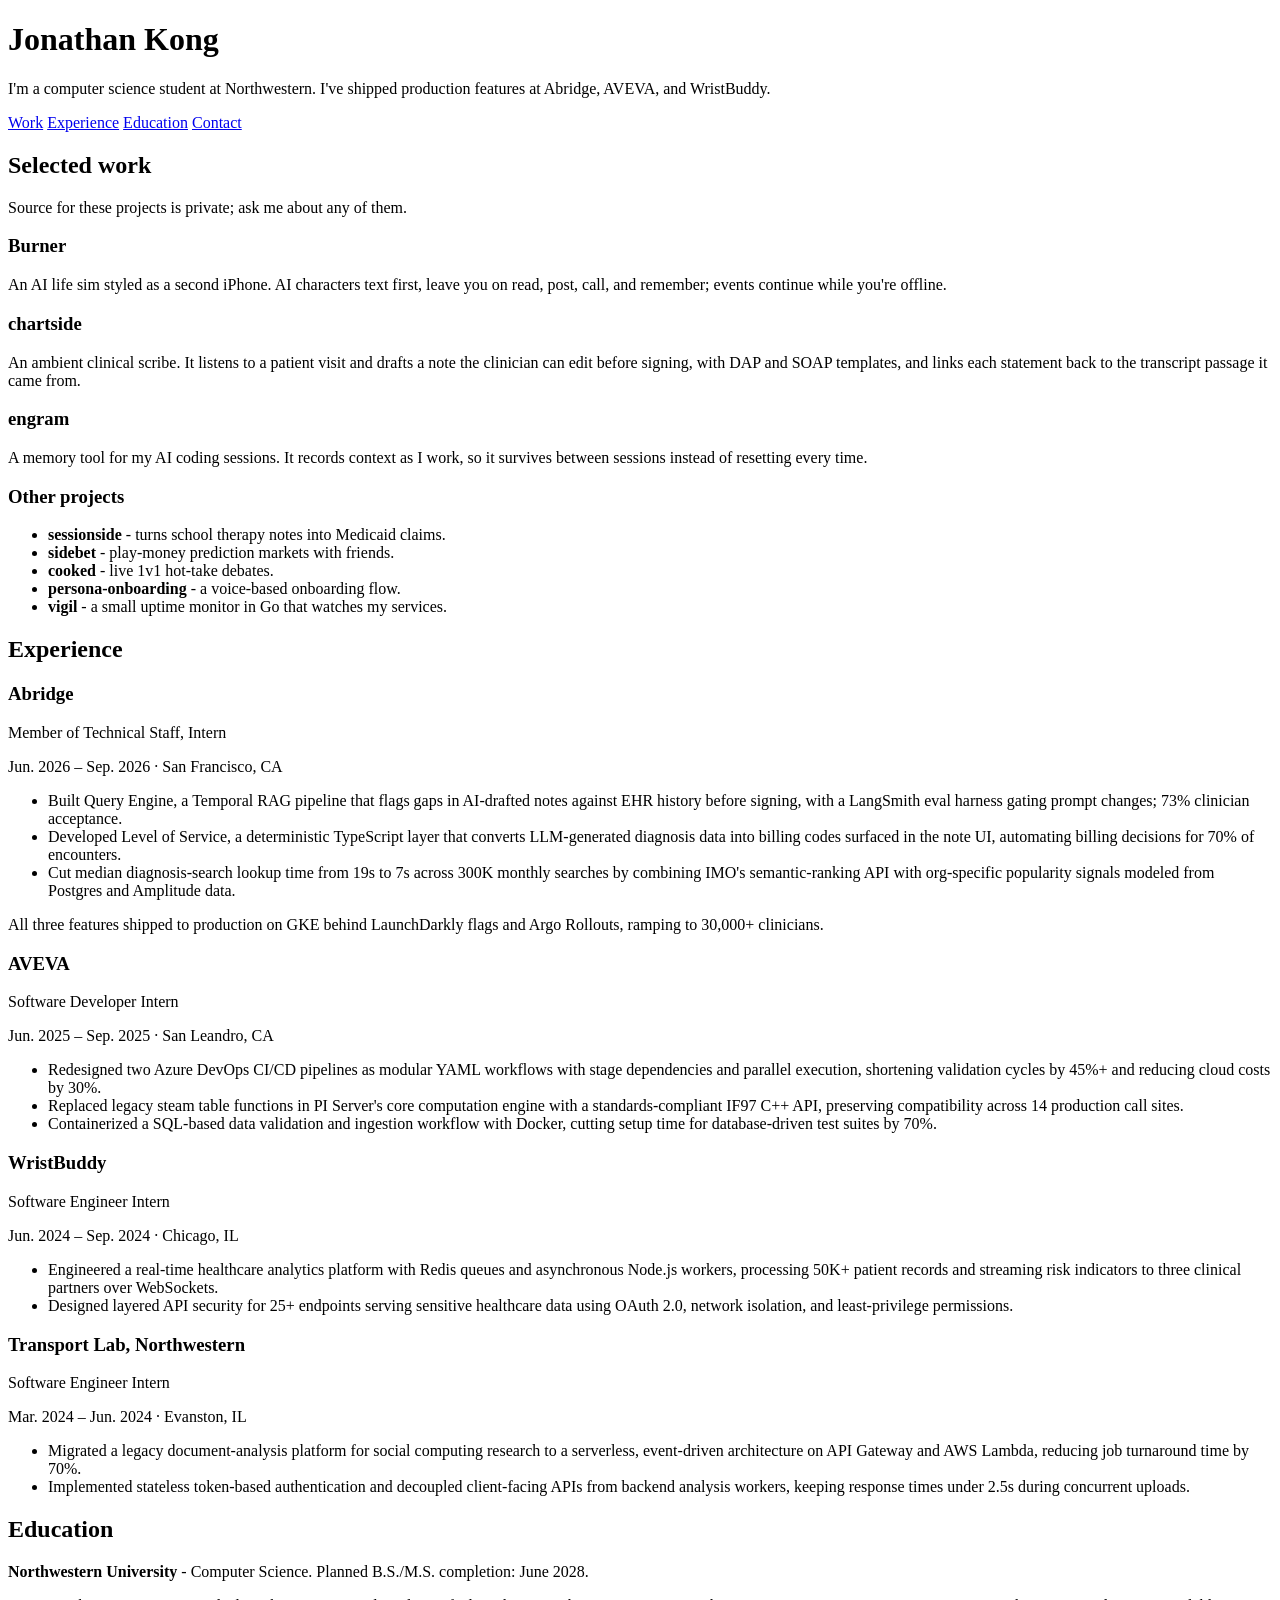
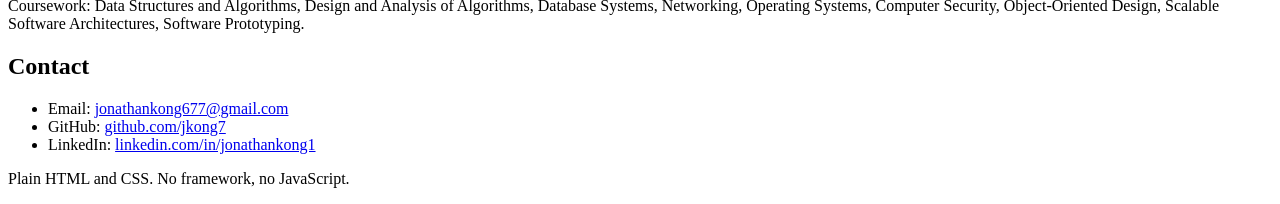
==== index.html @ b6edb1e4 "Create index.html" ====
<!DOCTYPE html>
<html lang="en">
<head>
<meta charset="utf-8">
<meta name="viewport" content="width=device-width, initial-scale=1">
<title>Jonathan Kong</title>
<meta name="description" content="Jonathan Kong - computer science student at Northwestern and software engineer. Selected work, experience, and contact.">
<link rel="stylesheet" href="style.css">
</head>
<body>
<div class="page">

<header class="site-header">
  <h1>Jonathan Kong</h1>
  <p class="intro">I'm a computer science student at Northwestern. I've shipped production features at Abridge, AVEVA, and WristBuddy.</p>
  <nav class="site-nav" aria-label="Page sections">
    <a href="#work">Work</a>
    <a href="#experience">Experience</a>
    <a href="#education">Education</a>
    <a href="#contact">Contact</a>
  </nav>
</header>

<main>

<section id="work" aria-labelledby="work-heading">
  <h2 id="work-heading">Selected work</h2>
  <p class="work-note">Source for these projects is private; ask me about any of them.</p>

  <article class="project">
    <h3>Burner</h3>
    <p>An AI life sim styled as a second iPhone. AI characters text first, leave you on read, post, call, and remember; events continue while you're offline.</p>
      </article>

  <article class="project">
    <h3>chartside</h3>
    <p>An ambient clinical scribe. It listens to a patient visit and drafts a note the clinician can edit before signing, with DAP and SOAP templates, and links each statement back to the transcript passage it came from.</p>
  </article>

  <article class="project">
    <h3>engram</h3>
    <p>A memory tool for my AI coding sessions. It records context as I work, so it survives between sessions instead of resetting every time.</p>
  </article>

  <div class="other-projects">
    <h3>Other projects</h3>
    <ul>
      <li><strong>sessionside</strong> - turns school therapy notes into Medicaid claims.</li>
      <li><strong>sidebet</strong> - play-money prediction markets with friends.</li>
      <li><strong>cooked</strong> - live 1v1 hot-take debates.</li>
      <li><strong>persona-onboarding</strong> - a voice-based onboarding flow.</li>
      <li><strong>vigil</strong> - a small uptime monitor in Go that watches my services.</li>
    </ul>
  </div>
</section>

<section id="experience" aria-labelledby="experience-heading">
  <h2 id="experience-heading">Experience</h2>

  <article class="job">
    <div class="job-head">
      <h3>Abridge</h3>
      <p class="job-role">Member of Technical Staff, Intern</p>
      <p class="job-meta">Jun. 2026 &ndash; Sep. 2026 &middot; San Francisco, CA</p>
    </div>
    <ul>
      <li>Built Query Engine, a Temporal RAG pipeline that flags gaps in AI-drafted notes against EHR history before signing, with a LangSmith eval harness gating prompt changes; 73% clinician acceptance.</li>
      <li>Developed Level of Service, a deterministic TypeScript layer that converts LLM-generated diagnosis data into billing codes surfaced in the note UI, automating billing decisions for 70% of encounters.</li>
      <li>Cut median diagnosis-search lookup time from 19s to 7s across 300K monthly searches by combining IMO's semantic-ranking API with org-specific popularity signals modeled from Postgres and Amplitude data.</li>
    </ul>
    <p class="job-note">All three features shipped to production on GKE behind LaunchDarkly flags and Argo Rollouts, ramping to 30,000+ clinicians.</p>
  </article>

  <article class="job">
    <div class="job-head">
      <h3>AVEVA</h3>
      <p class="job-role">Software Developer Intern</p>
      <p class="job-meta">Jun. 2025 &ndash; Sep. 2025 &middot; San Leandro, CA</p>
    </div>
    <ul>
      <li>Redesigned two Azure DevOps CI/CD pipelines as modular YAML workflows with stage dependencies and parallel execution, shortening validation cycles by 45%+ and reducing cloud costs by 30%.</li>
      <li>Replaced legacy steam table functions in PI Server's core computation engine with a standards-compliant IF97 C++ API, preserving compatibility across 14 production call sites.</li>
      <li>Containerized a SQL-based data validation and ingestion workflow with Docker, cutting setup time for database-driven test suites by 70%.</li>
    </ul>
  </article>

  <article class="job">
    <div class="job-head">
      <h3>WristBuddy</h3>
      <p class="job-role">Software Engineer Intern</p>
      <p class="job-meta">Jun. 2024 &ndash; Sep. 2024 &middot; Chicago, IL</p>
    </div>
    <ul>
      <li>Engineered a real-time healthcare analytics platform with Redis queues and asynchronous Node.js workers, processing 50K+ patient records and streaming risk indicators to three clinical partners over WebSockets.</li>
      <li>Designed layered API security for 25+ endpoints serving sensitive healthcare data using OAuth 2.0, network isolation, and least-privilege permissions.</li>
    </ul>
  </article>

  <article class="job">
    <div class="job-head">
      <h3>Transport Lab, Northwestern</h3>
      <p class="job-role">Software Engineer Intern</p>
      <p class="job-meta">Mar. 2024 &ndash; Jun. 2024 &middot; Evanston, IL</p>
    </div>
    <ul>
      <li>Migrated a legacy document-analysis platform for social computing research to a serverless, event-driven architecture on API Gateway and AWS Lambda, reducing job turnaround time by 70%.</li>
      <li>Implemented stateless token-based authentication and decoupled client-facing APIs from backend analysis workers, keeping response times under 2.5s during concurrent uploads.</li>
    </ul>
  </article>
</section>

<section id="education" aria-labelledby="education-heading">
  <h2 id="education-heading">Education</h2>
  <p><strong>Northwestern University</strong> - Computer Science. Planned B.S./M.S. completion: June 2028.</p>
  <p class="coursework">Coursework: Data Structures and Algorithms, Design and Analysis of Algorithms, Database Systems, Networking, Operating Systems, Computer Security, Object-Oriented Design, Scalable Software Architectures, Software Prototyping.</p>
</section>

<section id="contact" aria-labelledby="contact-heading">
  <h2 id="contact-heading">Contact</h2>
  <ul class="contact-list">
    <li>Email: <a href="mailto:jonathankong677@gmail.com">jonathankong677@gmail.com</a></li>
    <li>GitHub: <a href="https://github.com/jkong7">github.com/jkong7</a></li>
    <li>LinkedIn: <a href="https://www.linkedin.com/in/jonathankong1">linkedin.com/in/jonathankong1</a></li>
  </ul>
</section>

</main>

<footer class="site-footer">
  <p>Plain HTML and CSS. No framework, no JavaScript.</p>
</footer>

</div>
</body>
</html>
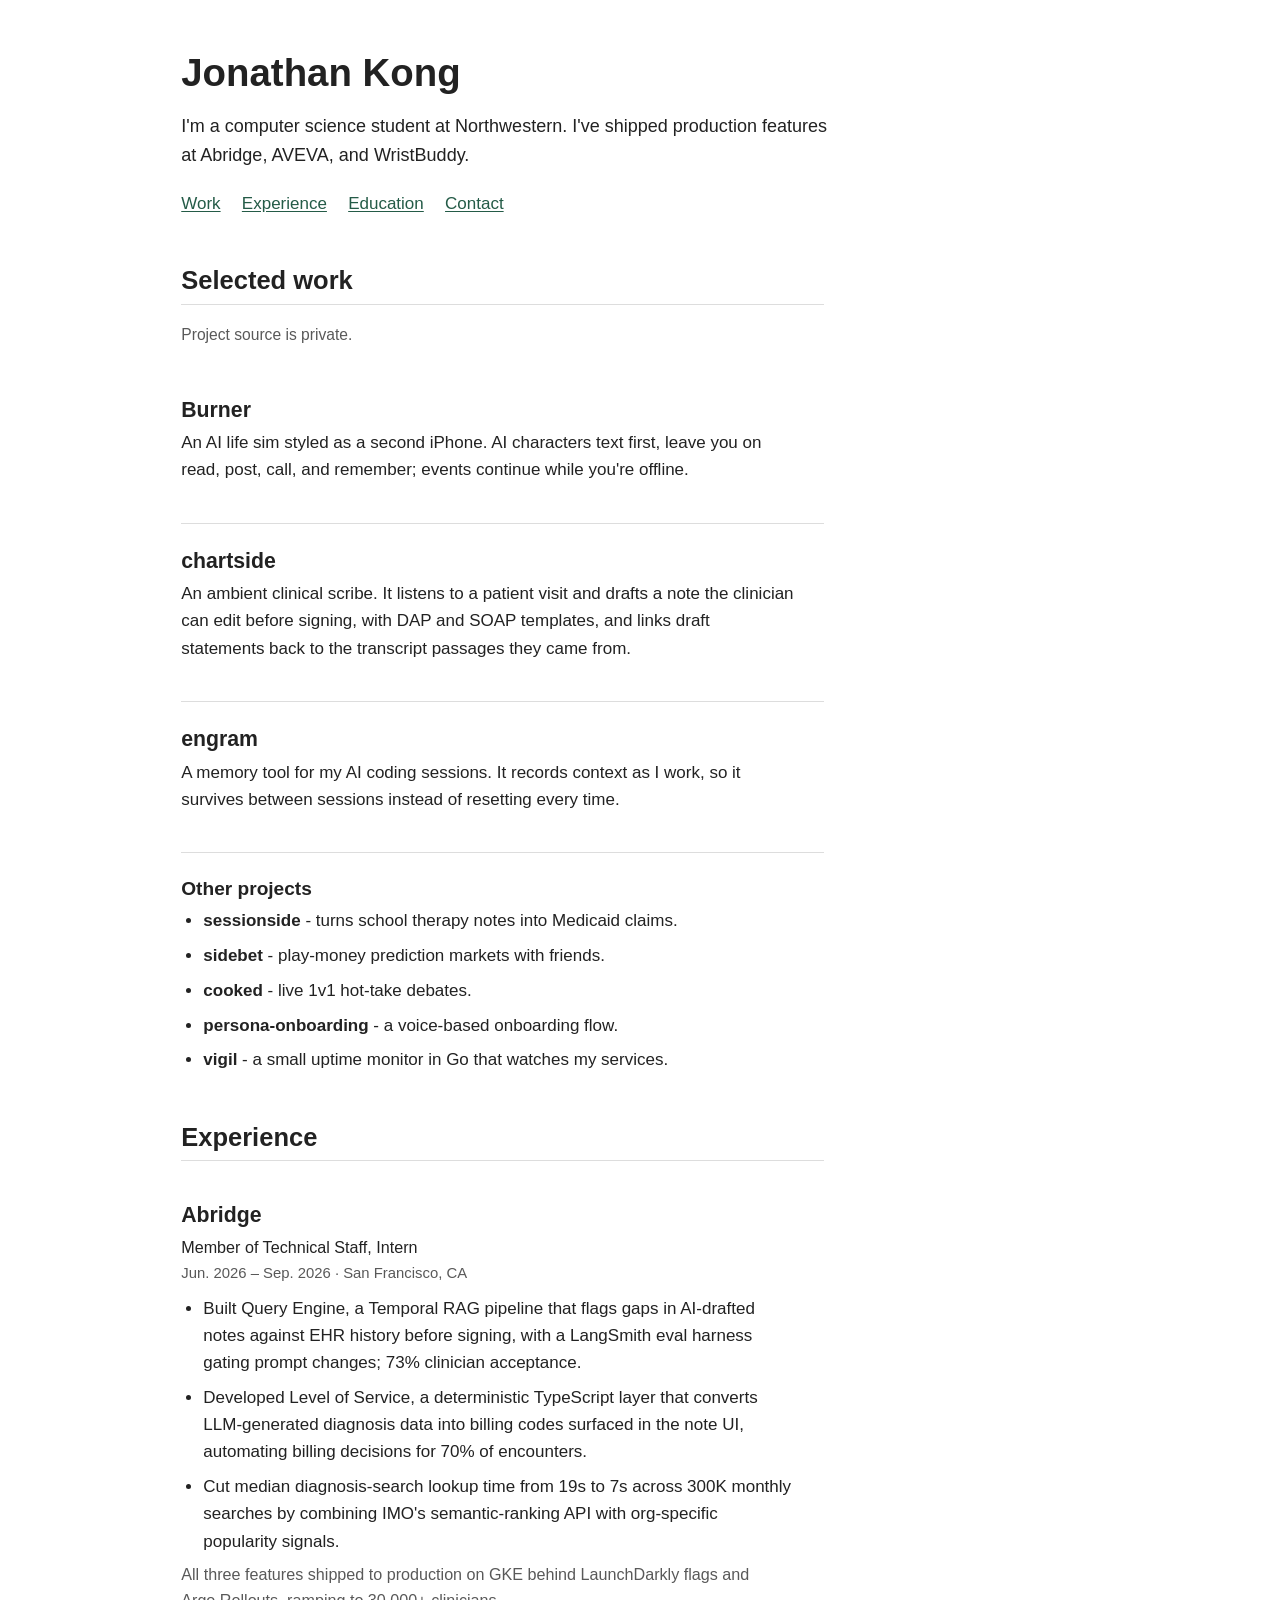
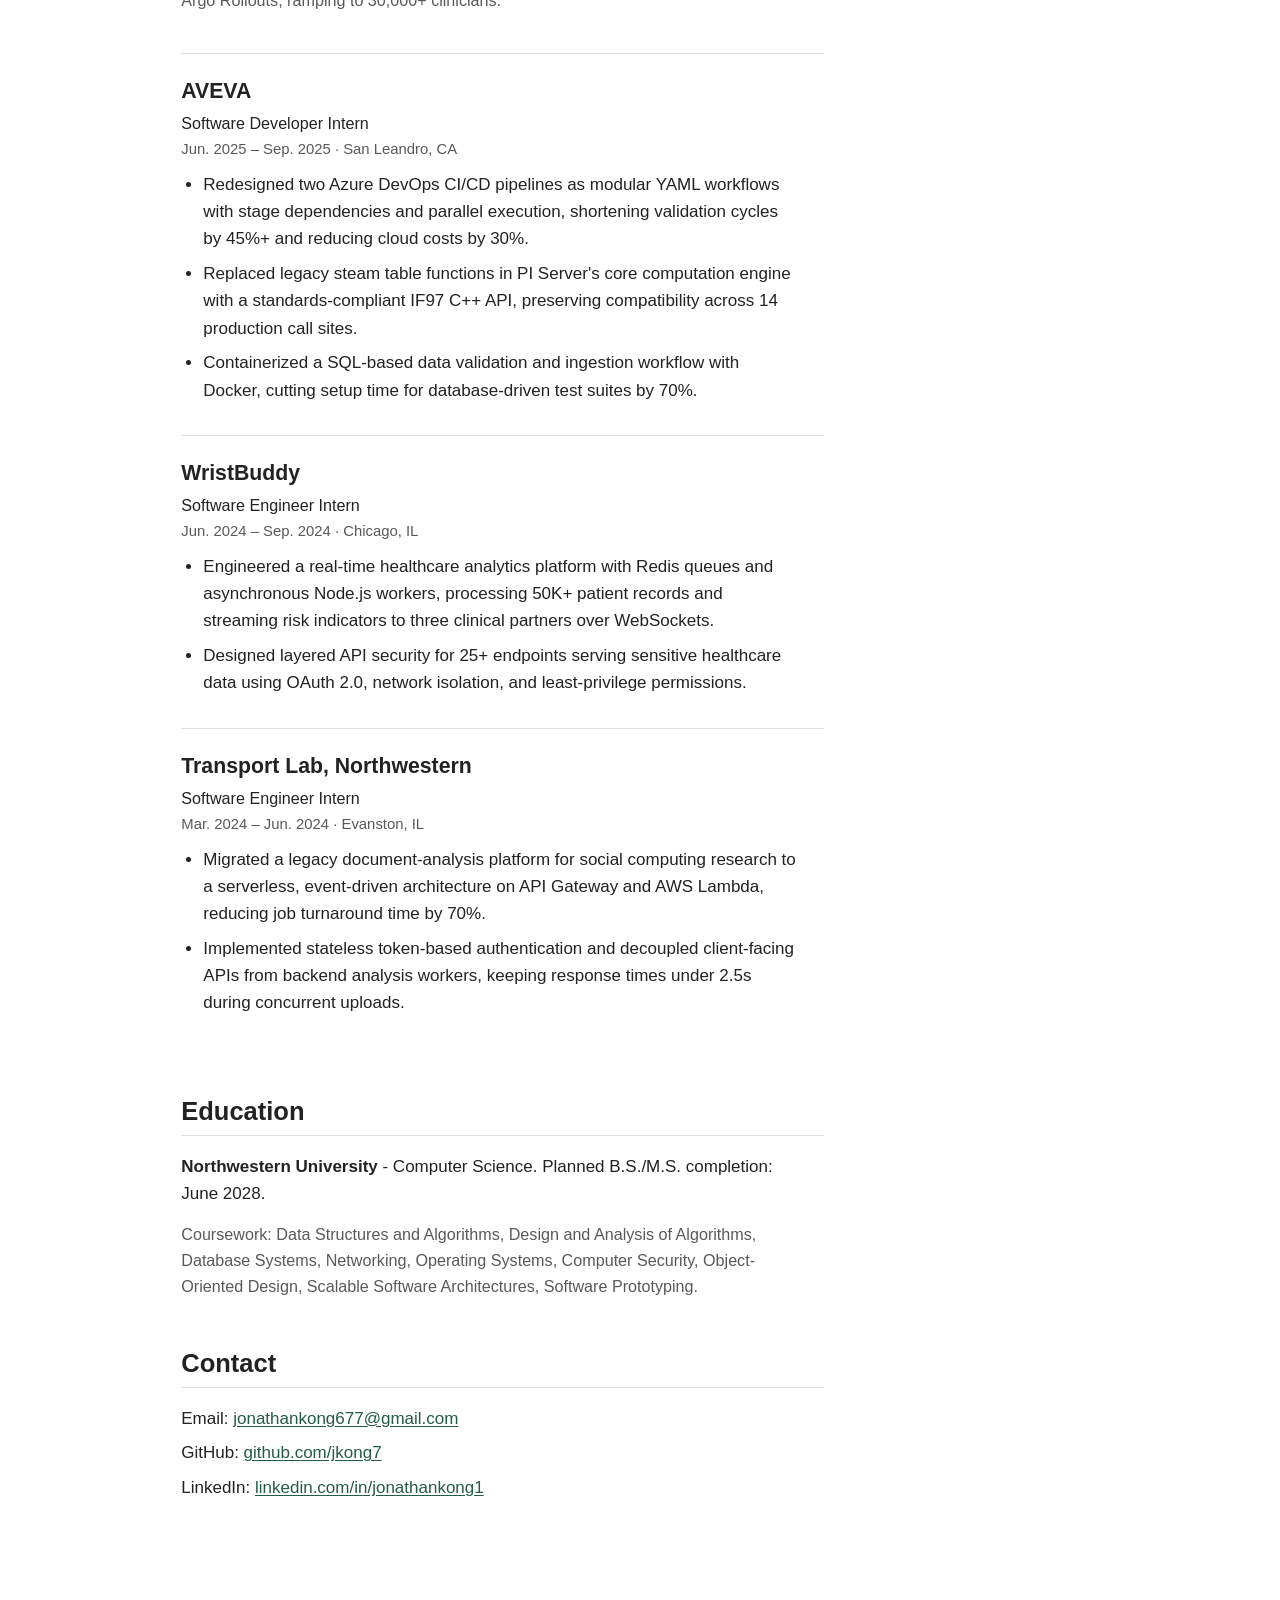
==== commit fbafc5bd: "Update index.html" ====
--- a/index.html
+++ b/index.html
@@ -25,7 +25,7 @@
 
 <section id="work" aria-labelledby="work-heading">
   <h2 id="work-heading">Selected work</h2>
-  <p class="work-note">Source for these projects is private; ask me about any of them.</p>
+  <p class="work-note">Project source is private.</p>
 
   <article class="project">
     <h3>Burner</h3>
@@ -34,7 +34,7 @@
 
   <article class="project">
     <h3>chartside</h3>
-    <p>An ambient clinical scribe. It listens to a patient visit and drafts a note the clinician can edit before signing, with DAP and SOAP templates, and links each statement back to the transcript passage it came from.</p>
+    <p>An ambient clinical scribe. It listens to a patient visit and drafts a note the clinician can edit before signing, with DAP and SOAP templates, and links draft statements back to the transcript passages they came from.</p>
   </article>
 
   <article class="project">
@@ -66,7 +66,7 @@
     <ul>
       <li>Built Query Engine, a Temporal RAG pipeline that flags gaps in AI-drafted notes against EHR history before signing, with a LangSmith eval harness gating prompt changes; 73% clinician acceptance.</li>
       <li>Developed Level of Service, a deterministic TypeScript layer that converts LLM-generated diagnosis data into billing codes surfaced in the note UI, automating billing decisions for 70% of encounters.</li>
-      <li>Cut median diagnosis-search lookup time from 19s to 7s across 300K monthly searches by combining IMO's semantic-ranking API with org-specific popularity signals modeled from Postgres and Amplitude data.</li>
+      <li>Cut median diagnosis-search lookup time from 19s to 7s across 300K monthly searches by combining IMO's semantic-ranking API with org-specific popularity signals.</li>
     </ul>
     <p class="job-note">All three features shipped to production on GKE behind LaunchDarkly flags and Argo Rollouts, ramping to 30,000+ clinicians.</p>
   </article>
@@ -126,10 +126,6 @@
 
 </main>
 
-<footer class="site-footer">
-  <p>Plain HTML and CSS. No framework, no JavaScript.</p>
-</footer>
-
 </div>
 </body>
 </html>
--- a/style.css
+++ b/style.css
@@ -0,0 +1,180 @@
+:root {
+  --text: #222;
+  --muted: #595959;
+  --rule: #ddd;
+  --accent: #245b47;
+}
+
+* {
+  box-sizing: border-box;
+}
+
+html {
+  font-size: 17px;
+}
+
+body {
+  margin: 0;
+  background: #fff;
+  color: var(--text);
+  font-family: -apple-system, BlinkMacSystemFont, "Segoe UI", Roboto, Helvetica, Arial, sans-serif;
+  line-height: 1.6;
+}
+
+.page {
+  max-width: 960px;
+  margin: 0 auto;
+  padding: 3rem 1.25rem 4rem;
+}
+
+main {
+  max-width: 68ch;
+}
+
+h1 {
+  font-size: clamp(2rem, 3vw, 2.5rem);
+  line-height: 1.15;
+  margin: 0 0 1rem;
+}
+
+h2 {
+  font-size: 1.5rem;
+  line-height: 1.25;
+  margin: 0 0 1rem;
+  padding-bottom: 0.4rem;
+  border-bottom: 1px solid var(--rule);
+}
+
+h3 {
+  font-size: 1.25rem;
+  line-height: 1.25;
+  margin: 0 0 0.35rem;
+}
+
+p {
+  margin: 0 0 0.9rem;
+  max-width: 65ch;
+}
+
+a {
+  color: var(--accent);
+  text-decoration: underline;
+  text-underline-offset: 2px;
+}
+
+a:hover {
+  color: #173d30;
+}
+
+a:focus-visible {
+  outline: 2px solid var(--accent);
+  outline-offset: 2px;
+}
+
+.intro {
+  font-size: 1.06rem;
+  margin-bottom: 1.2rem;
+}
+
+.site-header {
+  margin-bottom: 48px;
+}
+
+.site-nav {
+  display: flex;
+  gap: 1.25rem;
+  flex-wrap: wrap;
+}
+
+section {
+  margin-bottom: 48px;
+}
+
+.work-note {
+  color: var(--muted);
+  font-size: 0.92rem;
+  margin-bottom: 1.5rem;
+}
+
+.project {
+  padding: 24px 0;
+  border-bottom: 1px solid var(--rule);
+}
+
+.other-projects {
+  padding: 24px 0 0;
+}
+
+.other-projects h3 {
+  font-size: 1.125rem;
+}
+
+.job {
+  padding: 24px 0;
+  border-bottom: 1px solid var(--rule);
+}
+
+.job:last-child {
+  border-bottom: none;
+}
+
+.job-role {
+  margin: 0;
+  font-size: 0.95rem;
+}
+
+.job-meta {
+  color: var(--muted);
+  font-size: 0.875rem;
+  line-height: 1.5;
+  margin: 0.1rem 0 0.6rem;
+}
+
+.job-note {
+  color: var(--muted);
+  font-size: 0.95rem;
+}
+
+ul {
+  margin: 0;
+  padding-left: 1.3rem;
+  max-width: 65ch;
+}
+
+li {
+  margin-bottom: 0.45rem;
+}
+
+.coursework {
+  color: var(--muted);
+  font-size: 0.95rem;
+}
+
+.contact-list {
+  list-style: none;
+  padding-left: 0;
+}
+
+.site-footer {
+  border-top: 1px solid var(--rule);
+  max-width: 68ch;
+  padding-top: 1rem;
+  color: var(--muted);
+  font-size: 0.88rem;
+}
+
+@media (max-width: 480px) {
+  html {
+    font-size: 16px;
+  }
+
+  .page {
+    padding: 2rem 1.25rem 3rem;
+  }
+}
+
+@media (prefers-reduced-motion: no-preference) {
+  a {
+    transition: color 120ms ease;
+  }
+}
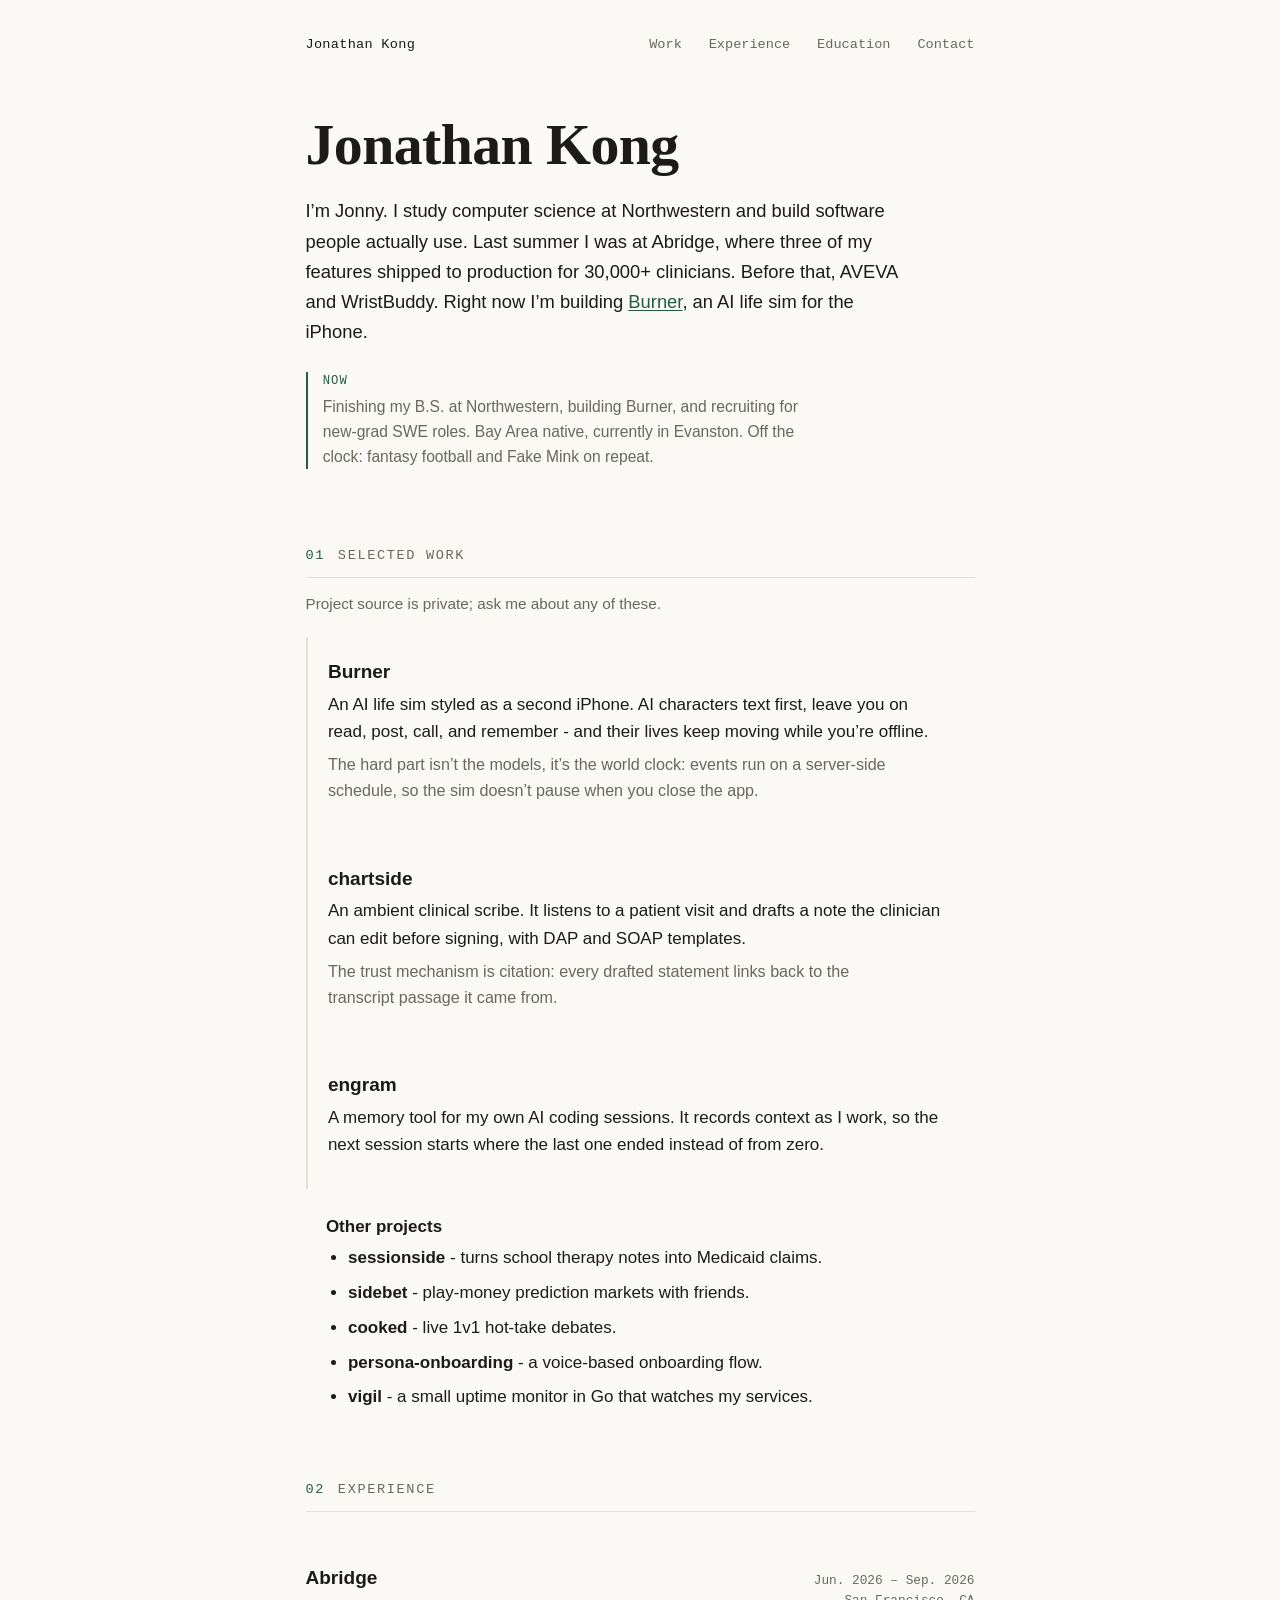
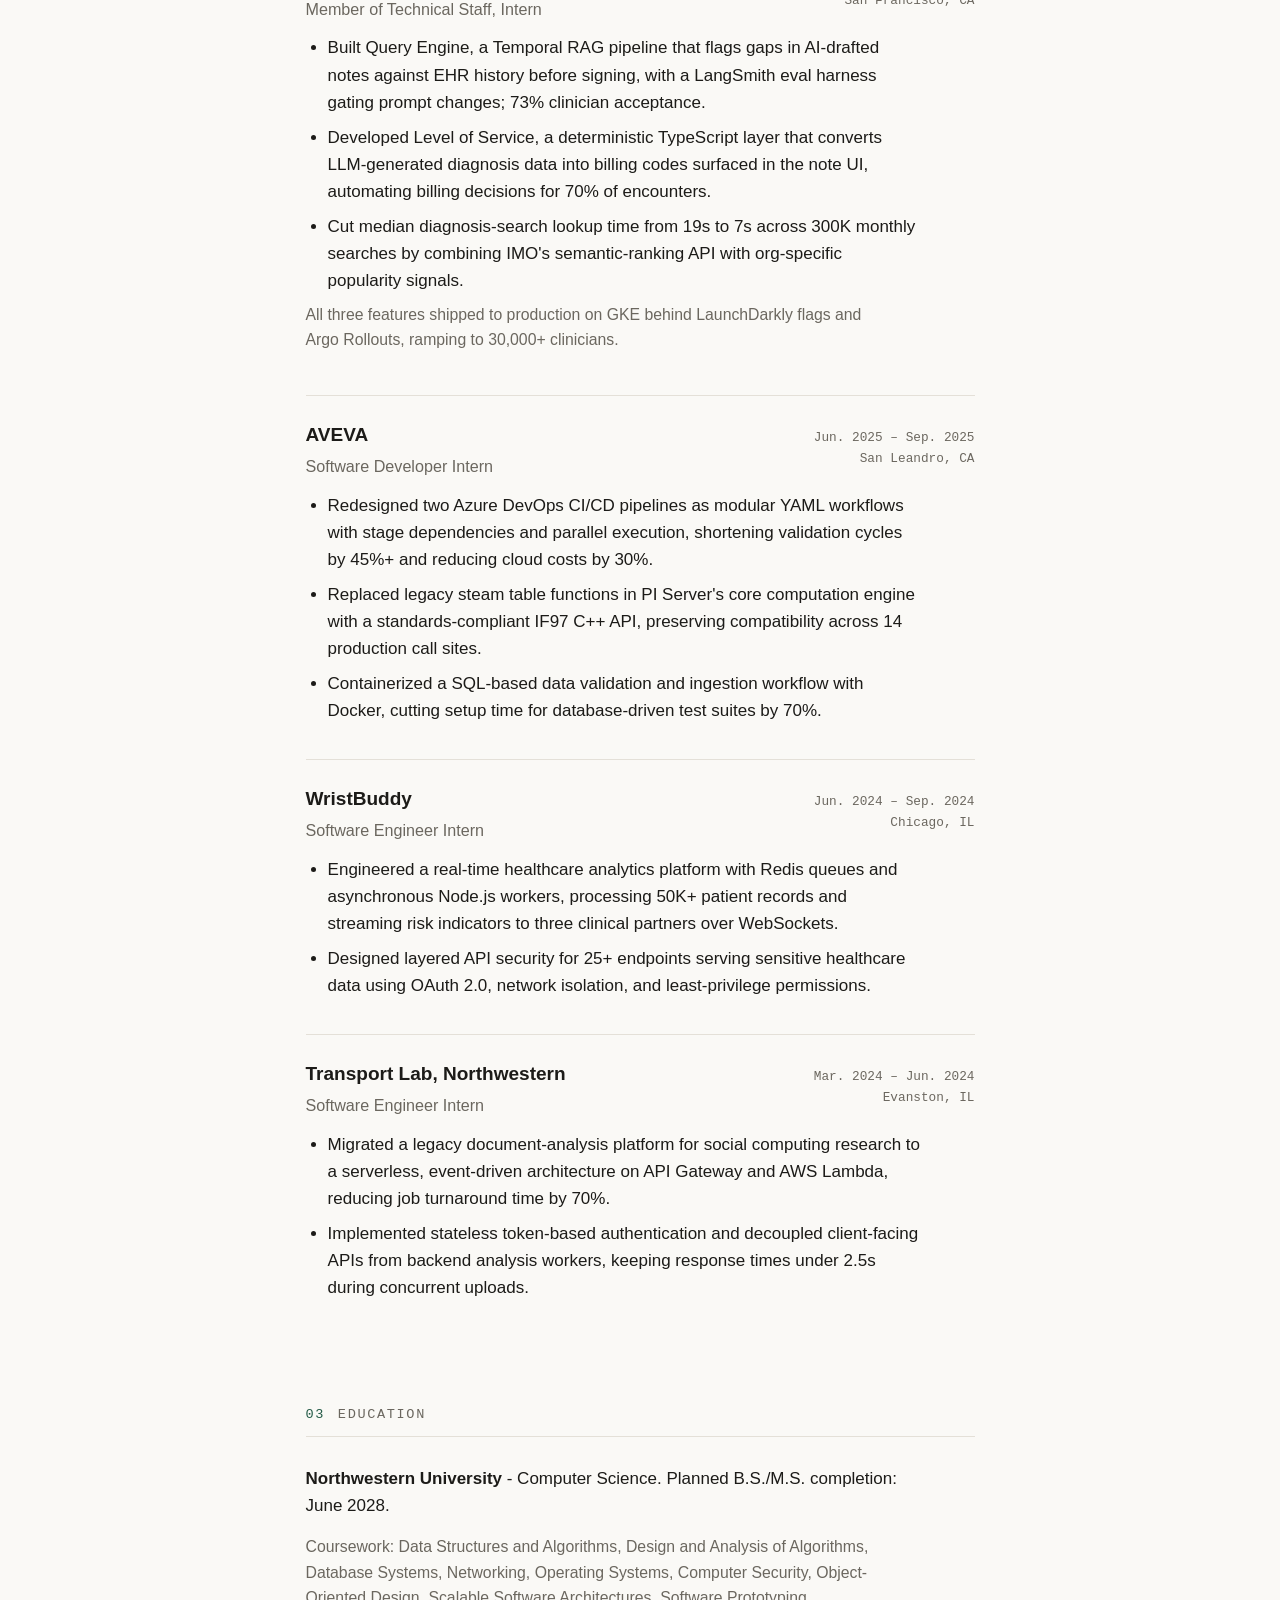
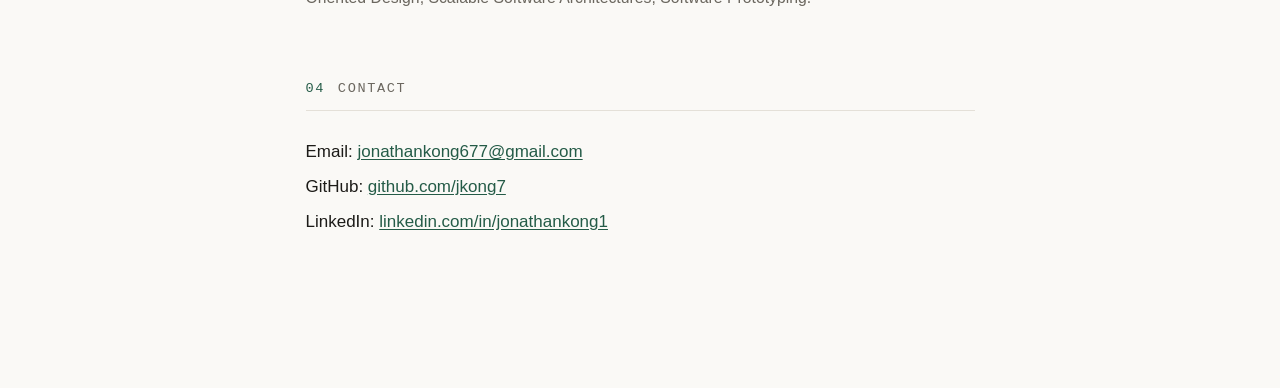
==== commit ca8dc2a7: "Redesign with more personality: serif hero, now-line, project details, mono section labels" ====
--- a/index.html
+++ b/index.html
@@ -4,42 +4,49 @@
 <meta charset="utf-8">
 <meta name="viewport" content="width=device-width, initial-scale=1">
 <title>Jonathan Kong</title>
-<meta name="description" content="Jonathan Kong - computer science student at Northwestern and software engineer. Selected work, experience, and contact.">
+<meta name="description" content="Jonathan Kong - computer science at Northwestern. Software engineer. Selected work, experience, and contact.">
 <link rel="stylesheet" href="style.css">
 </head>
 <body>
 <div class="page">
 
 <header class="site-header">
+  <nav class="site-nav" aria-label="Page sections">
+    <span class="nav-name">Jonathan Kong</span>
+    <span class="nav-links">
+      <a href="#work">Work</a>
+      <a href="#experience">Experience</a>
+      <a href="#education">Education</a>
+      <a href="#contact">Contact</a>
+    </span>
+  </nav>
+
   <h1>Jonathan Kong</h1>
-  <p class="intro">I'm a computer science student at Northwestern. I've shipped production features at Abridge, AVEVA, and WristBuddy.</p>
-  <nav class="site-nav" aria-label="Page sections">
-    <a href="#work">Work</a>
-    <a href="#experience">Experience</a>
-    <a href="#education">Education</a>
-    <a href="#contact">Contact</a>
-  </nav>
+  <p class="intro">I&rsquo;m Jonny. I study computer science at Northwestern and build software people actually use. Last summer I was at Abridge, where three of my features shipped to production for 30,000+ clinicians. Before that, AVEVA and WristBuddy. Right now I&rsquo;m building <a href="#burner">Burner</a>, an AI life sim for the iPhone.</p>
+  <p class="now"><span class="now-label">Now</span> Finishing my B.S. at Northwestern, building Burner, and recruiting for new-grad SWE roles. Bay Area native, currently in Evanston. Off the clock: fantasy football and Fake Mink on repeat.</p>
 </header>
 
 <main>
 
 <section id="work" aria-labelledby="work-heading">
-  <h2 id="work-heading">Selected work</h2>
-  <p class="work-note">Project source is private.</p>
+  <h2 id="work-heading"><span class="sec-num">01</span>Selected work</h2>
+  <p class="work-note">Project source is private; ask me about any of these.</p>
 
-  <article class="project">
+  <article class="project" id="burner">
     <h3>Burner</h3>
-    <p>An AI life sim styled as a second iPhone. AI characters text first, leave you on read, post, call, and remember; events continue while you're offline.</p>
-      </article>
+    <p class="project-line">An AI life sim styled as a second iPhone. AI characters text first, leave you on read, post, call, and remember - and their lives keep moving while you&rsquo;re offline.</p>
+    <p class="project-detail">The hard part isn&rsquo;t the models, it&rsquo;s the world clock: events run on a server-side schedule, so the sim doesn&rsquo;t pause when you close the app.</p>
+  </article>
 
   <article class="project">
     <h3>chartside</h3>
-    <p>An ambient clinical scribe. It listens to a patient visit and drafts a note the clinician can edit before signing, with DAP and SOAP templates, and links draft statements back to the transcript passages they came from.</p>
+    <p class="project-line">An ambient clinical scribe. It listens to a patient visit and drafts a note the clinician can edit before signing, with DAP and SOAP templates.</p>
+    <p class="project-detail">The trust mechanism is citation: every drafted statement links back to the transcript passage it came from.</p>
   </article>
 
   <article class="project">
     <h3>engram</h3>
-    <p>A memory tool for my AI coding sessions. It records context as I work, so it survives between sessions instead of resetting every time.</p>
+    <p class="project-line">A memory tool for my own AI coding sessions. It records context as I work, so the next session starts where the last one ended instead of from zero.</p>
   </article>
 
   <div class="other-projects">
@@ -55,13 +62,15 @@
 </section>
 
 <section id="experience" aria-labelledby="experience-heading">
-  <h2 id="experience-heading">Experience</h2>
+  <h2 id="experience-heading"><span class="sec-num">02</span>Experience</h2>
 
   <article class="job">
     <div class="job-head">
-      <h3>Abridge</h3>
-      <p class="job-role">Member of Technical Staff, Intern</p>
-      <p class="job-meta">Jun. 2026 &ndash; Sep. 2026 &middot; San Francisco, CA</p>
+      <div>
+        <h3>Abridge</h3>
+        <p class="job-role">Member of Technical Staff, Intern</p>
+      </div>
+      <p class="job-meta">Jun. 2026 &ndash; Sep. 2026<br>San Francisco, CA</p>
     </div>
     <ul>
       <li>Built Query Engine, a Temporal RAG pipeline that flags gaps in AI-drafted notes against EHR history before signing, with a LangSmith eval harness gating prompt changes; 73% clinician acceptance.</li>
@@ -73,9 +82,11 @@
 
   <article class="job">
     <div class="job-head">
-      <h3>AVEVA</h3>
-      <p class="job-role">Software Developer Intern</p>
-      <p class="job-meta">Jun. 2025 &ndash; Sep. 2025 &middot; San Leandro, CA</p>
+      <div>
+        <h3>AVEVA</h3>
+        <p class="job-role">Software Developer Intern</p>
+      </div>
+      <p class="job-meta">Jun. 2025 &ndash; Sep. 2025<br>San Leandro, CA</p>
     </div>
     <ul>
       <li>Redesigned two Azure DevOps CI/CD pipelines as modular YAML workflows with stage dependencies and parallel execution, shortening validation cycles by 45%+ and reducing cloud costs by 30%.</li>
@@ -86,9 +97,11 @@
 
   <article class="job">
     <div class="job-head">
-      <h3>WristBuddy</h3>
-      <p class="job-role">Software Engineer Intern</p>
-      <p class="job-meta">Jun. 2024 &ndash; Sep. 2024 &middot; Chicago, IL</p>
+      <div>
+        <h3>WristBuddy</h3>
+        <p class="job-role">Software Engineer Intern</p>
+      </div>
+      <p class="job-meta">Jun. 2024 &ndash; Sep. 2024<br>Chicago, IL</p>
     </div>
     <ul>
       <li>Engineered a real-time healthcare analytics platform with Redis queues and asynchronous Node.js workers, processing 50K+ patient records and streaming risk indicators to three clinical partners over WebSockets.</li>
@@ -98,9 +111,11 @@
 
   <article class="job">
     <div class="job-head">
-      <h3>Transport Lab, Northwestern</h3>
-      <p class="job-role">Software Engineer Intern</p>
-      <p class="job-meta">Mar. 2024 &ndash; Jun. 2024 &middot; Evanston, IL</p>
+      <div>
+        <h3>Transport Lab, Northwestern</h3>
+        <p class="job-role">Software Engineer Intern</p>
+      </div>
+      <p class="job-meta">Mar. 2024 &ndash; Jun. 2024<br>Evanston, IL</p>
     </div>
     <ul>
       <li>Migrated a legacy document-analysis platform for social computing research to a serverless, event-driven architecture on API Gateway and AWS Lambda, reducing job turnaround time by 70%.</li>
@@ -110,13 +125,13 @@
 </section>
 
 <section id="education" aria-labelledby="education-heading">
-  <h2 id="education-heading">Education</h2>
+  <h2 id="education-heading"><span class="sec-num">03</span>Education</h2>
   <p><strong>Northwestern University</strong> - Computer Science. Planned B.S./M.S. completion: June 2028.</p>
   <p class="coursework">Coursework: Data Structures and Algorithms, Design and Analysis of Algorithms, Database Systems, Networking, Operating Systems, Computer Security, Object-Oriented Design, Scalable Software Architectures, Software Prototyping.</p>
 </section>
 
 <section id="contact" aria-labelledby="contact-heading">
-  <h2 id="contact-heading">Contact</h2>
+  <h2 id="contact-heading"><span class="sec-num">04</span>Contact</h2>
   <ul class="contact-list">
     <li>Email: <a href="mailto:jonathankong677@gmail.com">jonathankong677@gmail.com</a></li>
     <li>GitHub: <a href="https://github.com/jkong7">github.com/jkong7</a></li>
--- a/style.css
+++ b/style.css
@@ -1,8 +1,13 @@
 :root {
-  --text: #222;
-  --muted: #595959;
-  --rule: #ddd;
+  --bg: #faf9f6;
+  --text: #1c1b18;
+  --muted: #6b675f;
+  --rule: #e4e0d8;
   --accent: #245b47;
+  --accent-soft: #eef3f0;
+  --mono: ui-monospace, "SF Mono", SFMono-Regular, Menlo, Consolas, monospace;
+  --serif: "Iowan Old Style", "Palatino Linotype", Palatino, Georgia, serif;
+  --sans: -apple-system, BlinkMacSystemFont, "Segoe UI", Roboto, Helvetica, Arial, sans-serif;
 }
 
 * {
@@ -15,39 +20,110 @@
 
 body {
   margin: 0;
-  background: #fff;
+  background: var(--bg);
   color: var(--text);
-  font-family: -apple-system, BlinkMacSystemFont, "Segoe UI", Roboto, Helvetica, Arial, sans-serif;
+  font-family: var(--sans);
   line-height: 1.6;
 }
 
 .page {
-  max-width: 960px;
+  max-width: 720px;
   margin: 0 auto;
-  padding: 3rem 1.25rem 4rem;
-}
-
-main {
-  max-width: 68ch;
+  padding: 2rem 1.5rem 5rem;
+}
+
+/* Header */
+
+.site-nav {
+  display: flex;
+  justify-content: space-between;
+  align-items: baseline;
+  gap: 1rem;
+  flex-wrap: wrap;
+  padding-bottom: 3.5rem;
+  font-family: var(--mono);
+  font-size: 0.8rem;
+}
+
+.nav-name {
+  letter-spacing: 0.02em;
+}
+
+.nav-links a {
+  margin-left: 1.1rem;
+  text-decoration: none;
+  color: var(--muted);
+}
+
+.nav-links a:hover {
+  color: var(--accent);
 }
 
 h1 {
-  font-size: clamp(2rem, 3vw, 2.5rem);
-  line-height: 1.15;
-  margin: 0 0 1rem;
+  font-family: var(--serif);
+  font-size: clamp(2.6rem, 6vw, 3.4rem);
+  font-weight: 600;
+  line-height: 1.05;
+  letter-spacing: -0.01em;
+  margin: 0 0 1.2rem;
+}
+
+.intro {
+  font-size: 1.08rem;
+  line-height: 1.65;
+  max-width: 60ch;
+  margin: 0 0 1.4rem;
+}
+
+.now {
+  font-size: 0.92rem;
+  color: var(--muted);
+  border-left: 2px solid var(--accent);
+  padding-left: 0.9rem;
+  max-width: 60ch;
+  margin: 0;
+}
+
+.now-label {
+  font-family: var(--mono);
+  font-size: 0.72rem;
+  text-transform: uppercase;
+  letter-spacing: 0.08em;
+  color: var(--accent);
+  display: block;
+  margin-bottom: 0.15rem;
+}
+
+.site-header {
+  margin-bottom: 4.5rem;
+}
+
+/* Sections */
+
+section {
+  margin-bottom: 4rem;
 }
 
 h2 {
-  font-size: 1.5rem;
-  line-height: 1.25;
-  margin: 0 0 1rem;
-  padding-bottom: 0.4rem;
+  font-family: var(--mono);
+  font-size: 0.8rem;
+  font-weight: 500;
+  text-transform: uppercase;
+  letter-spacing: 0.12em;
+  color: var(--muted);
+  margin: 0 0 1.6rem;
+  padding-bottom: 0.6rem;
   border-bottom: 1px solid var(--rule);
 }
 
+.sec-num {
+  color: var(--accent);
+  margin-right: 0.75rem;
+}
+
 h3 {
-  font-size: 1.25rem;
-  line-height: 1.25;
+  font-size: 1.12rem;
+  line-height: 1.3;
   margin: 0 0 0.35rem;
 }
 
@@ -71,46 +147,46 @@
   outline-offset: 2px;
 }
 
-.intro {
-  font-size: 1.06rem;
+/* Work */
+
+.work-note {
+  color: var(--muted);
+  font-size: 0.9rem;
+  margin-top: -0.8rem;
   margin-bottom: 1.2rem;
 }
 
-.site-header {
-  margin-bottom: 48px;
-}
-
-.site-nav {
-  display: flex;
-  gap: 1.25rem;
-  flex-wrap: wrap;
-}
-
-section {
-  margin-bottom: 48px;
-}
-
-.work-note {
-  color: var(--muted);
-  font-size: 0.92rem;
-  margin-bottom: 1.5rem;
-}
-
 .project {
-  padding: 24px 0;
-  border-bottom: 1px solid var(--rule);
+  padding: 1.4rem 0 1.4rem 1.2rem;
+  border-left: 2px solid var(--rule);
+  transition: border-color 150ms ease;
+}
+
+.project:hover {
+  border-left-color: var(--accent);
+}
+
+.project-line {
+  margin-bottom: 0.4rem;
+}
+
+.project-detail {
+  color: var(--muted);
+  font-size: 0.95rem;
 }
 
 .other-projects {
-  padding: 24px 0 0;
+  padding: 1.6rem 0 0 1.2rem;
 }
 
 .other-projects h3 {
-  font-size: 1.125rem;
-}
+  font-size: 1rem;
+}
+
+/* Experience */
 
 .job {
-  padding: 24px 0;
+  padding: 1.6rem 0;
   border-bottom: 1px solid var(--rule);
 }
 
@@ -118,21 +194,34 @@
   border-bottom: none;
 }
 
+.job-head {
+  display: flex;
+  justify-content: space-between;
+  align-items: baseline;
+  gap: 1.5rem;
+  margin-bottom: 0.7rem;
+}
+
 .job-role {
   margin: 0;
   font-size: 0.95rem;
+  color: var(--muted);
 }
 
 .job-meta {
-  color: var(--muted);
-  font-size: 0.875rem;
-  line-height: 1.5;
-  margin: 0.1rem 0 0.6rem;
+  font-family: var(--mono);
+  font-size: 0.75rem;
+  color: var(--muted);
+  text-align: right;
+  line-height: 1.6;
+  margin: 0;
+  white-space: nowrap;
 }
 
 .job-note {
   color: var(--muted);
-  font-size: 0.95rem;
+  font-size: 0.93rem;
+  margin-top: 0.2rem;
 }
 
 ul {
@@ -147,7 +236,7 @@
 
 .coursework {
   color: var(--muted);
-  font-size: 0.95rem;
+  font-size: 0.93rem;
 }
 
 .contact-list {
@@ -155,21 +244,26 @@
   padding-left: 0;
 }
 
-.site-footer {
-  border-top: 1px solid var(--rule);
-  max-width: 68ch;
-  padding-top: 1rem;
-  color: var(--muted);
-  font-size: 0.88rem;
-}
-
-@media (max-width: 480px) {
+@media (max-width: 560px) {
   html {
     font-size: 16px;
   }
 
   .page {
-    padding: 2rem 1.25rem 3rem;
+    padding: 1.5rem 1.25rem 4rem;
+  }
+
+  .site-nav {
+    padding-bottom: 2.5rem;
+  }
+
+  .job-head {
+    flex-direction: column;
+    gap: 0.2rem;
+  }
+
+  .job-meta {
+    text-align: left;
   }
 }
 
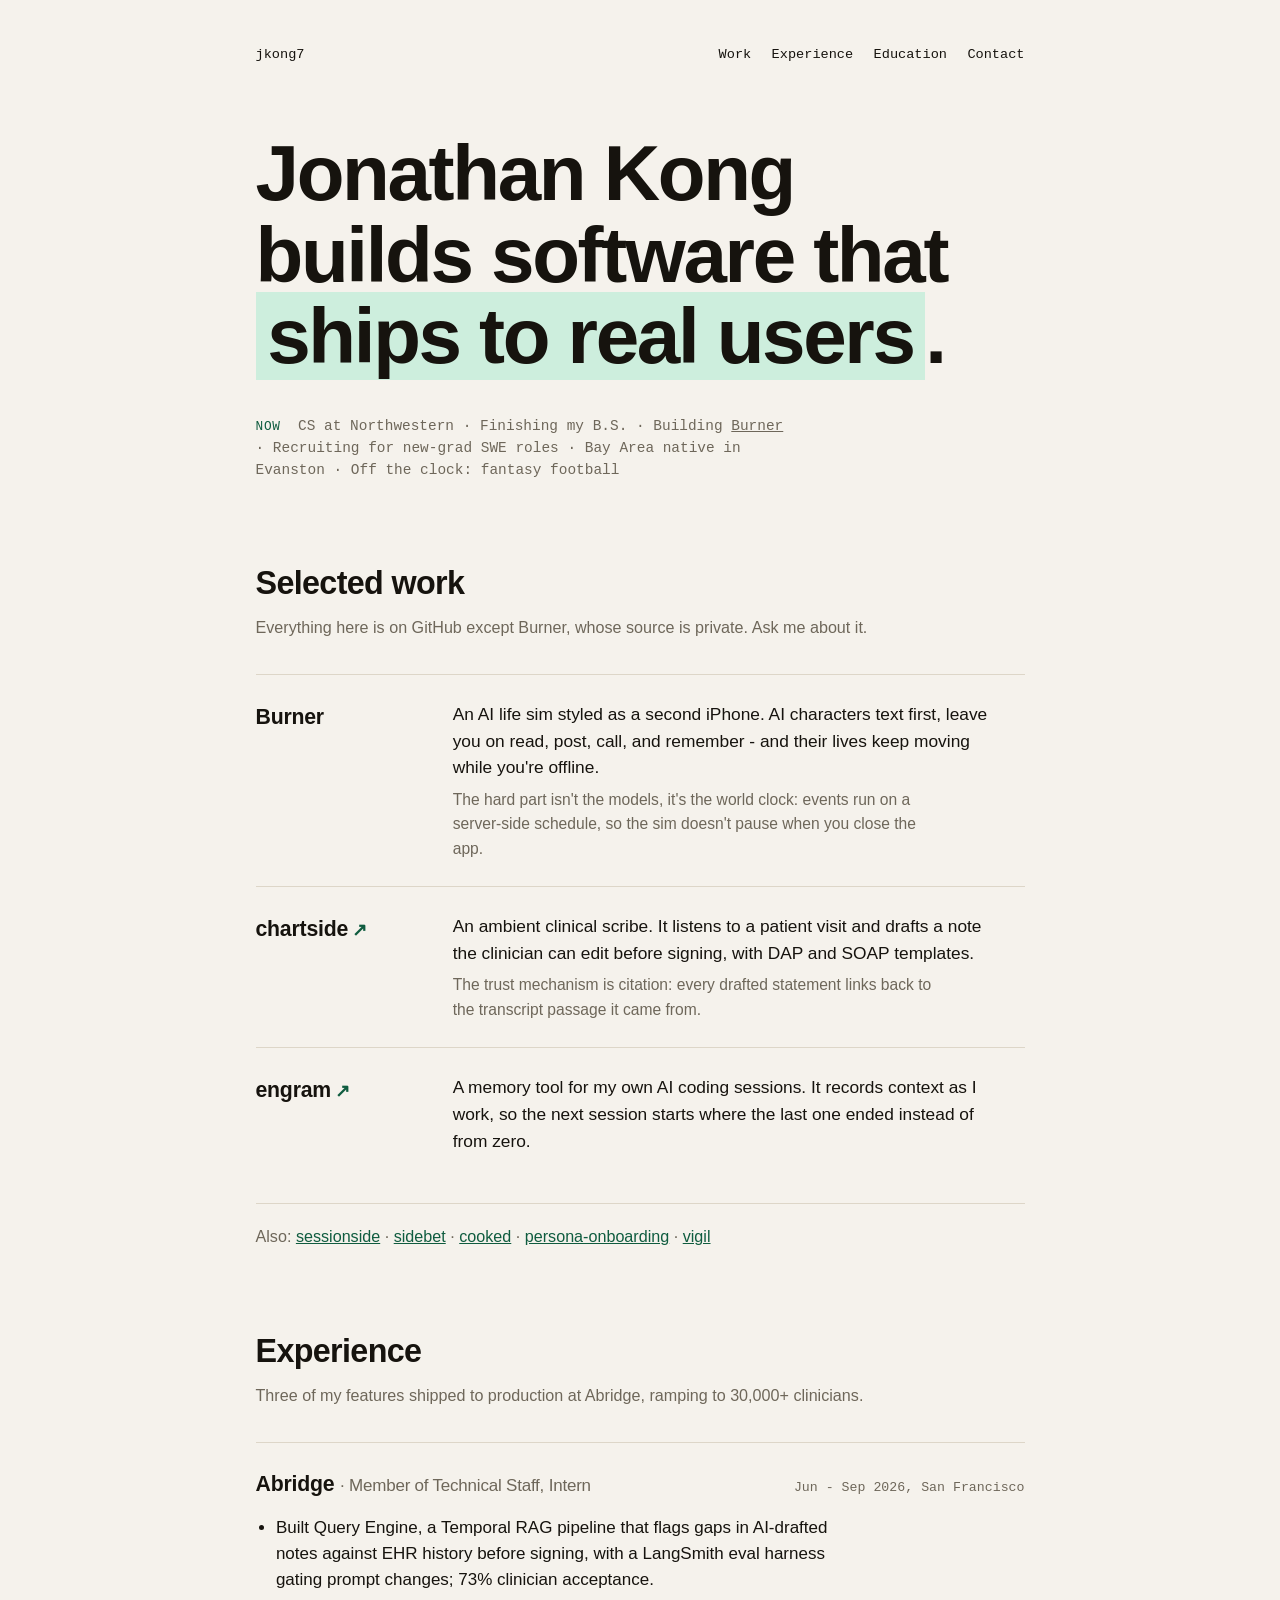
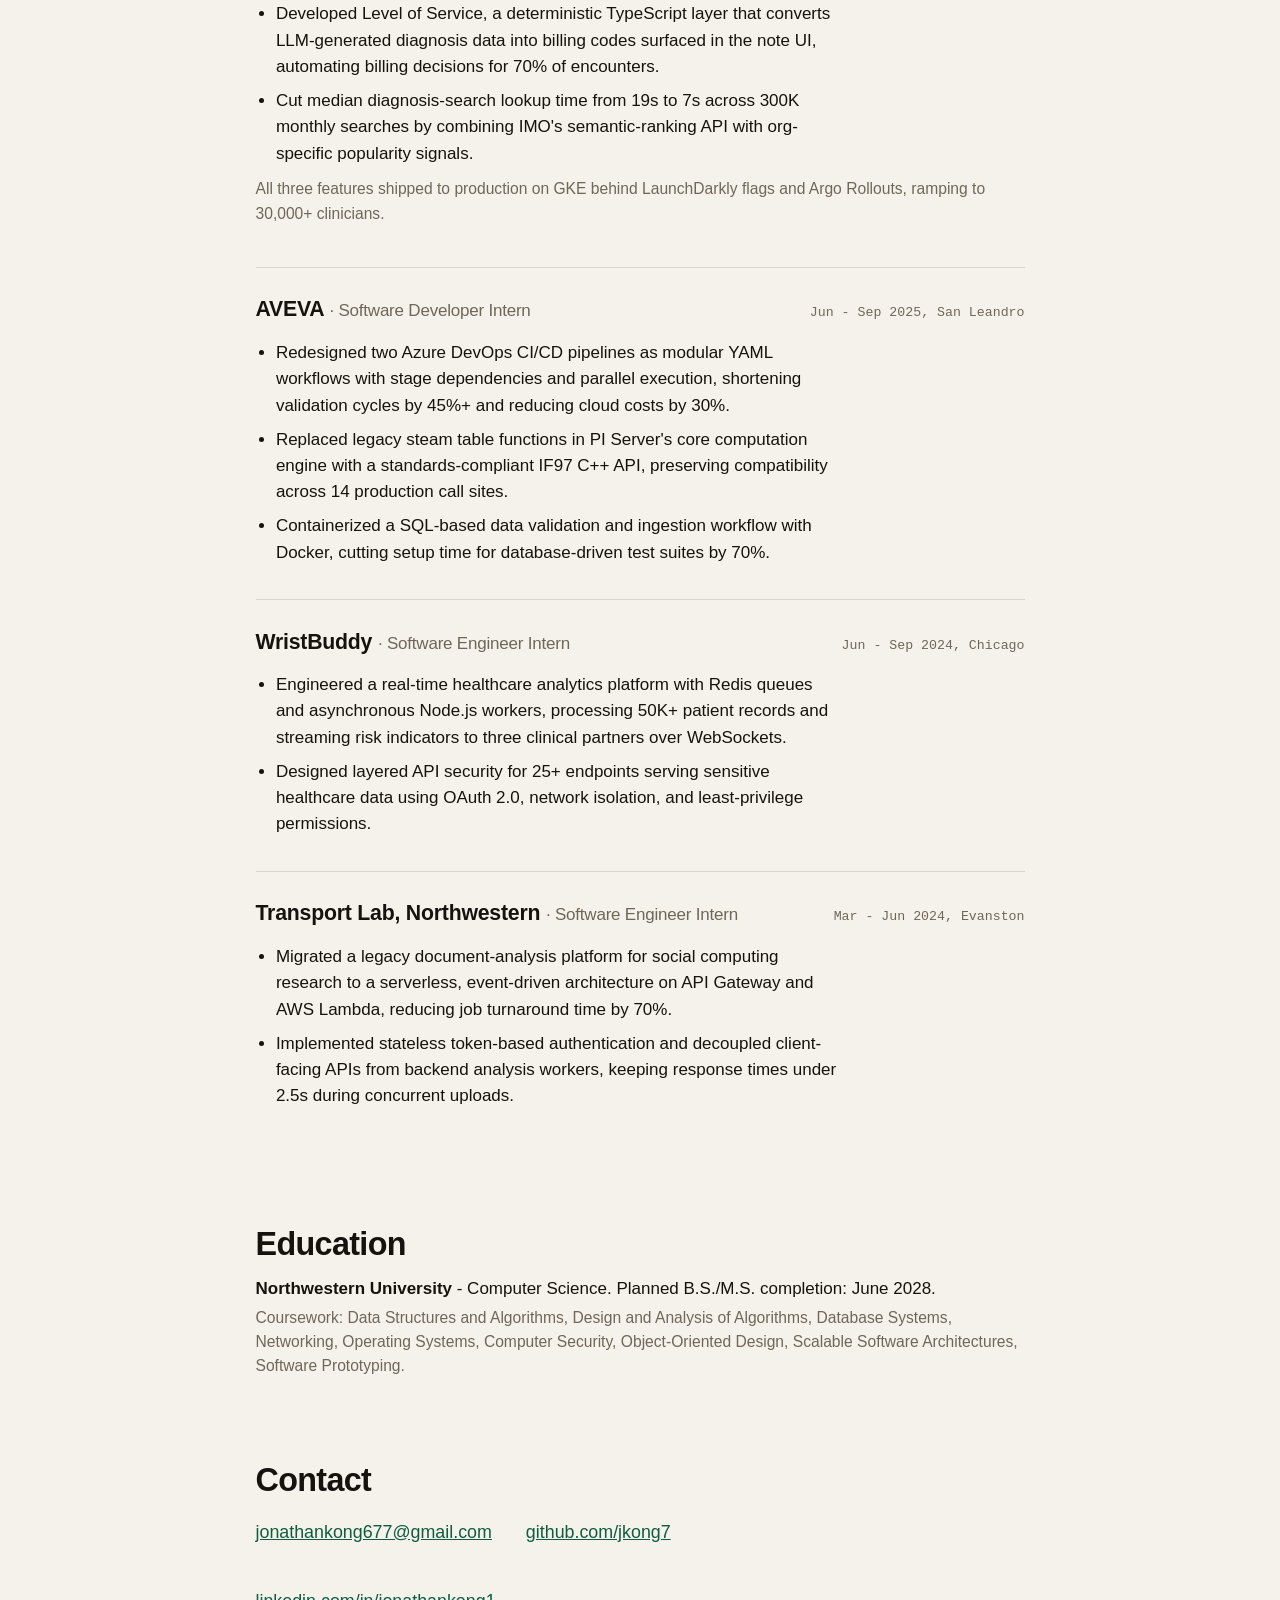
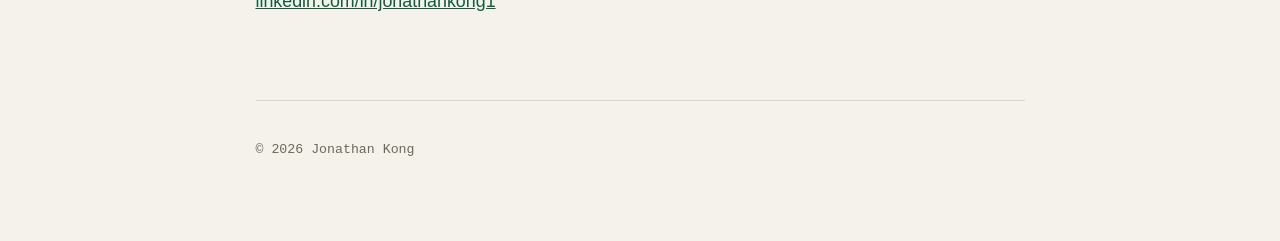
==== commit 1fc7a214: "Redesign B: bold-type hero, project GitHub links, paco-style now line" ====
--- a/index.html
+++ b/index.html
@@ -5,142 +5,107 @@
 <meta name="viewport" content="width=device-width, initial-scale=1">
 <title>Jonathan Kong</title>
 <meta name="description" content="Jonathan Kong - computer science at Northwestern. Software engineer. Selected work, experience, and contact.">
+<link rel="icon" href="data:image/svg+xml,%3Csvg xmlns='http://www.w3.org/2000/svg' viewBox='0 0 64 64'%3E%3Crect width='64' height='64' rx='14' fill='%230f5c3f'/%3E%3Ctext x='32' y='43' font-family='Georgia,serif' font-size='34' fill='%23f5f2ec' text-anchor='middle'%3EK%3C/text%3E%3C/svg%3E">
 <link rel="stylesheet" href="style.css">
 </head>
 <body>
 <div class="page">
+<div class="top">
+  <span>jkong7</span>
+  <span><a href="#work">Work</a><a href="#experience">Experience</a><a href="#education">Education</a><a href="#contact">Contact</a></span>
+</div>
 
-<header class="site-header">
-  <nav class="site-nav" aria-label="Page sections">
-    <span class="nav-name">Jonathan Kong</span>
-    <span class="nav-links">
-      <a href="#work">Work</a>
-      <a href="#experience">Experience</a>
-      <a href="#education">Education</a>
-      <a href="#contact">Contact</a>
-    </span>
-  </nav>
-
-  <h1>Jonathan Kong</h1>
-  <p class="intro">I&rsquo;m Jonny. I study computer science at Northwestern and build software people actually use. Last summer I was at Abridge, where three of my features shipped to production for 30,000+ clinicians. Before that, AVEVA and WristBuddy. Right now I&rsquo;m building <a href="#burner">Burner</a>, an AI life sim for the iPhone.</p>
-  <p class="now"><span class="now-label">Now</span> Finishing my B.S. at Northwestern, building Burner, and recruiting for new-grad SWE roles. Bay Area native, currently in Evanston. Off the clock: fantasy football and Fake Mink on repeat.</p>
+<header>
+  <h1>Jonathan Kong builds software that <span class="hl">ships to real users</span>.</h1>
+  <p class="kicker"><b>Now</b>&nbsp;&nbsp;CS at Northwestern &middot; Finishing my B.S. &middot; Building <a href="#burner">Burner</a> &middot; Recruiting for new-grad SWE roles &middot; Bay Area native in Evanston &middot; Off the clock: fantasy football</p>
 </header>
 
 <main>
+<section id="work">
+  <h2>Selected work</h2>
+  <p class="sub">Everything here is on GitHub except Burner, whose source is private. Ask me about it.</p>
 
-<section id="work" aria-labelledby="work-heading">
-  <h2 id="work-heading"><span class="sec-num">01</span>Selected work</h2>
-  <p class="work-note">Project source is private; ask me about any of these.</p>
-
-  <article class="project" id="burner">
+  <div class="pitem" id="burner">
     <h3>Burner</h3>
-    <p class="project-line">An AI life sim styled as a second iPhone. AI characters text first, leave you on read, post, call, and remember - and their lives keep moving while you&rsquo;re offline.</p>
-    <p class="project-detail">The hard part isn&rsquo;t the models, it&rsquo;s the world clock: events run on a server-side schedule, so the sim doesn&rsquo;t pause when you close the app.</p>
-  </article>
-
-  <article class="project">
-    <h3>chartside</h3>
-    <p class="project-line">An ambient clinical scribe. It listens to a patient visit and drafts a note the clinician can edit before signing, with DAP and SOAP templates.</p>
-    <p class="project-detail">The trust mechanism is citation: every drafted statement links back to the transcript passage it came from.</p>
-  </article>
-
-  <article class="project">
-    <h3>engram</h3>
-    <p class="project-line">A memory tool for my own AI coding sessions. It records context as I work, so the next session starts where the last one ended instead of from zero.</p>
-  </article>
-
-  <div class="other-projects">
-    <h3>Other projects</h3>
-    <ul>
-      <li><strong>sessionside</strong> - turns school therapy notes into Medicaid claims.</li>
-      <li><strong>sidebet</strong> - play-money prediction markets with friends.</li>
-      <li><strong>cooked</strong> - live 1v1 hot-take debates.</li>
-      <li><strong>persona-onboarding</strong> - a voice-based onboarding flow.</li>
-      <li><strong>vigil</strong> - a small uptime monitor in Go that watches my services.</li>
-    </ul>
+    <div>
+      <p class="what">An AI life sim styled as a second iPhone. AI characters text first, leave you on read, post, call, and remember - and their lives keep moving while you're offline.</p>
+      <p class="why">The hard part isn't the models, it's the world clock: events run on a server-side schedule, so the sim doesn't pause when you close the app.</p>
+    </div>
   </div>
+  <div class="pitem">
+    <h3><a href="https://github.com/jkong7/chartside">chartside<span class="arrow">&nearr;</span></a></h3>
+    <div>
+      <p class="what">An ambient clinical scribe. It listens to a patient visit and drafts a note the clinician can edit before signing, with DAP and SOAP templates.</p>
+      <p class="why">The trust mechanism is citation: every drafted statement links back to the transcript passage it came from.</p>
+    </div>
+  </div>
+  <div class="pitem">
+    <h3><a href="https://github.com/jkong7/engram">engram<span class="arrow">&nearr;</span></a></h3>
+    <div>
+      <p class="what">A memory tool for my own AI coding sessions. It records context as I work, so the next session starts where the last one ended instead of from zero.</p>
+    </div>
+  </div>
+  <p class="others">Also: <a href="https://github.com/jkong7/sessionside">sessionside</a> &middot; <a href="https://github.com/jkong7/sidebet">sidebet</a> &middot; <a href="https://github.com/jkong7/cooked">cooked</a> &middot; <a href="https://github.com/jkong7/persona-onboarding">persona-onboarding</a> &middot; <a href="https://github.com/jkong7/vigil">vigil</a></p>
 </section>
 
-<section id="experience" aria-labelledby="experience-heading">
-  <h2 id="experience-heading"><span class="sec-num">02</span>Experience</h2>
+<section id="experience">
+  <h2>Experience</h2>
+  <p class="sub">Three of my features shipped to production at Abridge, ramping to 30,000+ clinicians.</p>
 
-  <article class="job">
-    <div class="job-head">
-      <div>
-        <h3>Abridge</h3>
-        <p class="job-role">Member of Technical Staff, Intern</p>
-      </div>
-      <p class="job-meta">Jun. 2026 &ndash; Sep. 2026<br>San Francisco, CA</p>
-    </div>
+  <div class="job">
+    <div class="job-head"><h3>Abridge <span>&middot; Member of Technical Staff, Intern</span></h3><span class="dates">Jun - Sep 2026, San Francisco</span></div>
     <ul>
       <li>Built Query Engine, a Temporal RAG pipeline that flags gaps in AI-drafted notes against EHR history before signing, with a LangSmith eval harness gating prompt changes; 73% clinician acceptance.</li>
       <li>Developed Level of Service, a deterministic TypeScript layer that converts LLM-generated diagnosis data into billing codes surfaced in the note UI, automating billing decisions for 70% of encounters.</li>
       <li>Cut median diagnosis-search lookup time from 19s to 7s across 300K monthly searches by combining IMO's semantic-ranking API with org-specific popularity signals.</li>
     </ul>
-    <p class="job-note">All three features shipped to production on GKE behind LaunchDarkly flags and Argo Rollouts, ramping to 30,000+ clinicians.</p>
-  </article>
-
-  <article class="job">
-    <div class="job-head">
-      <div>
-        <h3>AVEVA</h3>
-        <p class="job-role">Software Developer Intern</p>
-      </div>
-      <p class="job-meta">Jun. 2025 &ndash; Sep. 2025<br>San Leandro, CA</p>
-    </div>
+    <p class="note">All three features shipped to production on GKE behind LaunchDarkly flags and Argo Rollouts, ramping to 30,000+ clinicians.</p>
+  </div>
+  <div class="job">
+    <div class="job-head"><h3>AVEVA <span>&middot; Software Developer Intern</span></h3><span class="dates">Jun - Sep 2025, San Leandro</span></div>
     <ul>
       <li>Redesigned two Azure DevOps CI/CD pipelines as modular YAML workflows with stage dependencies and parallel execution, shortening validation cycles by 45%+ and reducing cloud costs by 30%.</li>
       <li>Replaced legacy steam table functions in PI Server's core computation engine with a standards-compliant IF97 C++ API, preserving compatibility across 14 production call sites.</li>
       <li>Containerized a SQL-based data validation and ingestion workflow with Docker, cutting setup time for database-driven test suites by 70%.</li>
     </ul>
-  </article>
-
-  <article class="job">
-    <div class="job-head">
-      <div>
-        <h3>WristBuddy</h3>
-        <p class="job-role">Software Engineer Intern</p>
-      </div>
-      <p class="job-meta">Jun. 2024 &ndash; Sep. 2024<br>Chicago, IL</p>
-    </div>
+  </div>
+  <div class="job">
+    <div class="job-head"><h3>WristBuddy <span>&middot; Software Engineer Intern</span></h3><span class="dates">Jun - Sep 2024, Chicago</span></div>
     <ul>
       <li>Engineered a real-time healthcare analytics platform with Redis queues and asynchronous Node.js workers, processing 50K+ patient records and streaming risk indicators to three clinical partners over WebSockets.</li>
       <li>Designed layered API security for 25+ endpoints serving sensitive healthcare data using OAuth 2.0, network isolation, and least-privilege permissions.</li>
     </ul>
-  </article>
-
-  <article class="job">
-    <div class="job-head">
-      <div>
-        <h3>Transport Lab, Northwestern</h3>
-        <p class="job-role">Software Engineer Intern</p>
-      </div>
-      <p class="job-meta">Mar. 2024 &ndash; Jun. 2024<br>Evanston, IL</p>
-    </div>
+  </div>
+  <div class="job">
+    <div class="job-head"><h3>Transport Lab, Northwestern <span>&middot; Software Engineer Intern</span></h3><span class="dates">Mar - Jun 2024, Evanston</span></div>
     <ul>
       <li>Migrated a legacy document-analysis platform for social computing research to a serverless, event-driven architecture on API Gateway and AWS Lambda, reducing job turnaround time by 70%.</li>
       <li>Implemented stateless token-based authentication and decoupled client-facing APIs from backend analysis workers, keeping response times under 2.5s during concurrent uploads.</li>
     </ul>
-  </article>
+  </div>
 </section>
 
-<section id="education" aria-labelledby="education-heading">
-  <h2 id="education-heading"><span class="sec-num">03</span>Education</h2>
-  <p><strong>Northwestern University</strong> - Computer Science. Planned B.S./M.S. completion: June 2028.</p>
-  <p class="coursework">Coursework: Data Structures and Algorithms, Design and Analysis of Algorithms, Database Systems, Networking, Operating Systems, Computer Security, Object-Oriented Design, Scalable Software Architectures, Software Prototyping.</p>
+<section id="education">
+  <h2>Education</h2>
+  <div class="edu">
+    <p><strong>Northwestern University</strong> - Computer Science. Planned B.S./M.S. completion: June 2028.</p>
+    <p class="note">Coursework: Data Structures and Algorithms, Design and Analysis of Algorithms, Database Systems, Networking, Operating Systems, Computer Security, Object-Oriented Design, Scalable Software Architectures, Software Prototyping.</p>
+  </div>
 </section>
 
-<section id="contact" aria-labelledby="contact-heading">
-  <h2 id="contact-heading"><span class="sec-num">04</span>Contact</h2>
+<section id="contact">
+  <h2>Contact</h2>
   <ul class="contact-list">
-    <li>Email: <a href="mailto:jonathankong677@gmail.com">jonathankong677@gmail.com</a></li>
-    <li>GitHub: <a href="https://github.com/jkong7">github.com/jkong7</a></li>
-    <li>LinkedIn: <a href="https://www.linkedin.com/in/jonathankong1">linkedin.com/in/jonathankong1</a></li>
+    <li><a href="mailto:jonathankong677@gmail.com">jonathankong677@gmail.com</a></li>
+    <li><a href="https://github.com/jkong7">github.com/jkong7</a></li>
+    <li><a href="https://www.linkedin.com/in/jonathankong1">linkedin.com/in/jonathankong1</a></li>
   </ul>
 </section>
-
 </main>
 
+<footer>
+  <p>&copy; 2026 Jonathan Kong</p>
+</footer>
 </div>
 </body>
 </html>
--- a/style.css
+++ b/style.css
@@ -1,13 +1,12 @@
 :root {
-  --bg: #faf9f6;
-  --text: #1c1b18;
-  --muted: #6b675f;
-  --rule: #e4e0d8;
-  --accent: #245b47;
-  --accent-soft: #eef3f0;
+  --bg: #f5f2ec;
+  --ink: #16130e;
+  --muted: #6e675a;
+  --accent: #0f5c3f;
+  --mark: #cdeedd;
+  --rule: #ddd6c8;
+  --sans: -apple-system, BlinkMacSystemFont, "Segoe UI", Roboto, Helvetica, Arial, sans-serif;
   --mono: ui-monospace, "SF Mono", SFMono-Regular, Menlo, Consolas, monospace;
-  --serif: "Iowan Old Style", "Palatino Linotype", Palatino, Georgia, serif;
-  --sans: -apple-system, BlinkMacSystemFont, "Segoe UI", Roboto, Helvetica, Arial, sans-serif;
 }
 
 * {
@@ -18,257 +17,248 @@
   font-size: 17px;
 }
 
+@media (prefers-reduced-motion: no-preference) {
+  html {
+    scroll-behavior: smooth;
+  }
+}
+
 body {
   margin: 0;
   background: var(--bg);
-  color: var(--text);
+  color: var(--ink);
   font-family: var(--sans);
-  line-height: 1.6;
+  line-height: 1.55;
+}
+
+::selection {
+  background: var(--mark);
 }
 
 .page {
-  max-width: 720px;
+  max-width: 820px;
   margin: 0 auto;
-  padding: 2rem 1.5rem 5rem;
-}
-
-/* Header */
-
-.site-nav {
+  padding: 2rem 1.5rem 4rem;
+}
+
+a {
+  color: var(--accent);
+}
+
+a:hover {
+  color: #0a4230;
+}
+
+a:focus-visible {
+  outline: 2px solid var(--accent);
+  outline-offset: 2px;
+}
+
+.top {
+  display: flex;
+  justify-content: space-between;
+  align-items: baseline;
+  font-family: var(--mono);
+  font-size: 0.8rem;
+  padding: 0.6rem 0 4rem;
+}
+
+.top a {
+  color: var(--ink);
+  text-decoration: none;
+  margin-left: 1.2rem;
+}
+
+.top a:hover {
+  color: var(--accent);
+}
+
+h1 {
+  font-size: clamp(2.8rem, 6.5vw, 4.6rem);
+  line-height: 1.04;
+  letter-spacing: -0.03em;
+  font-weight: 700;
+  margin: 0 0 2.2rem;
+  max-width: 16ch;
+}
+
+h1 .hl {
+  background: var(--mark);
+  padding: 0 0.15em;
+  box-decoration-break: clone;
+  -webkit-box-decoration-break: clone;
+}
+
+.kicker {
+  font-family: var(--mono);
+  font-size: 0.85rem;
+  color: var(--muted);
+  margin: 0 0 1.2rem;
+  max-width: 62ch;
+}
+
+.kicker b {
+  color: var(--accent);
+  font-weight: 500;
+  text-transform: uppercase;
+  letter-spacing: 0.06em;
+  font-size: 0.75rem;
+}
+
+.kicker a {
+  color: inherit;
+}
+
+header {
+  margin-bottom: 4.5rem;
+}
+
+section {
+  margin-bottom: 4.5rem;
+}
+
+h2 {
+  font-size: 1.9rem;
+  letter-spacing: -0.02em;
+  margin: 0 0 0.4rem;
+}
+
+.sub {
+  color: var(--muted);
+  margin: 0 0 2rem;
+  font-size: 0.95rem;
+}
+
+.pitem {
+  display: grid;
+  grid-template-columns: 170px 1fr;
+  gap: 1.6rem;
+  padding: 1.5rem 0;
+  border-top: 1px solid var(--rule);
+}
+
+.pitem h3 {
+  margin: 0;
+  font-size: 1.25rem;
+  letter-spacing: -0.01em;
+}
+
+.pitem h3 a {
+  color: var(--ink);
+  text-decoration: none;
+}
+
+.pitem h3 a:hover {
+  color: var(--accent);
+}
+
+.arrow {
+  font-size: 0.85em;
+  margin-left: 0.2em;
+  color: var(--accent);
+}
+
+.what {
+  margin: 0 0 0.4rem;
+  font-size: 1.02rem;
+  max-width: 56ch;
+}
+
+.why {
+  margin: 0;
+  color: var(--muted);
+  font-size: 0.92rem;
+  max-width: 56ch;
+}
+
+.others {
+  color: var(--muted);
+  font-size: 0.95rem;
+  border-top: 1px solid var(--rule);
+  padding-top: 1.2rem;
+}
+
+.job {
+  padding: 1.5rem 0;
+  border-top: 1px solid var(--rule);
+}
+
+.job-head {
   display: flex;
   justify-content: space-between;
   align-items: baseline;
   gap: 1rem;
   flex-wrap: wrap;
-  padding-bottom: 3.5rem;
-  font-family: var(--mono);
-  font-size: 0.8rem;
-}
-
-.nav-name {
-  letter-spacing: 0.02em;
-}
-
-.nav-links a {
-  margin-left: 1.1rem;
-  text-decoration: none;
-  color: var(--muted);
-}
-
-.nav-links a:hover {
-  color: var(--accent);
-}
-
-h1 {
-  font-family: var(--serif);
-  font-size: clamp(2.6rem, 6vw, 3.4rem);
-  font-weight: 600;
-  line-height: 1.05;
+}
+
+.job h3 {
+  margin: 0;
+  font-size: 1.25rem;
   letter-spacing: -0.01em;
-  margin: 0 0 1.2rem;
-}
-
-.intro {
-  font-size: 1.08rem;
-  line-height: 1.65;
-  max-width: 60ch;
-  margin: 0 0 1.4rem;
-}
-
-.now {
-  font-size: 0.92rem;
-  color: var(--muted);
-  border-left: 2px solid var(--accent);
-  padding-left: 0.9rem;
-  max-width: 60ch;
-  margin: 0;
-}
-
-.now-label {
-  font-family: var(--mono);
-  font-size: 0.72rem;
-  text-transform: uppercase;
-  letter-spacing: 0.08em;
-  color: var(--accent);
-  display: block;
-  margin-bottom: 0.15rem;
-}
-
-.site-header {
-  margin-bottom: 4.5rem;
-}
-
-/* Sections */
-
-section {
-  margin-bottom: 4rem;
-}
-
-h2 {
-  font-family: var(--mono);
-  font-size: 0.8rem;
-  font-weight: 500;
-  text-transform: uppercase;
-  letter-spacing: 0.12em;
-  color: var(--muted);
-  margin: 0 0 1.6rem;
-  padding-bottom: 0.6rem;
-  border-bottom: 1px solid var(--rule);
-}
-
-.sec-num {
-  color: var(--accent);
-  margin-right: 0.75rem;
-}
-
-h3 {
-  font-size: 1.12rem;
-  line-height: 1.3;
-  margin: 0 0 0.35rem;
-}
-
-p {
-  margin: 0 0 0.9rem;
-  max-width: 65ch;
-}
-
-a {
-  color: var(--accent);
-  text-decoration: underline;
-  text-underline-offset: 2px;
-}
-
-a:hover {
-  color: #173d30;
-}
-
-a:focus-visible {
-  outline: 2px solid var(--accent);
-  outline-offset: 2px;
-}
-
-/* Work */
-
-.work-note {
-  color: var(--muted);
-  font-size: 0.9rem;
-  margin-top: -0.8rem;
-  margin-bottom: 1.2rem;
-}
-
-.project {
-  padding: 1.4rem 0 1.4rem 1.2rem;
-  border-left: 2px solid var(--rule);
-  transition: border-color 150ms ease;
-}
-
-.project:hover {
-  border-left-color: var(--accent);
-}
-
-.project-line {
-  margin-bottom: 0.4rem;
-}
-
-.project-detail {
-  color: var(--muted);
-  font-size: 0.95rem;
-}
-
-.other-projects {
-  padding: 1.6rem 0 0 1.2rem;
-}
-
-.other-projects h3 {
+}
+
+.job h3 span {
+  font-weight: 400;
+  color: var(--muted);
   font-size: 1rem;
 }
 
-/* Experience */
-
-.job {
-  padding: 1.6rem 0;
-  border-bottom: 1px solid var(--rule);
-}
-
-.job:last-child {
-  border-bottom: none;
-}
-
-.job-head {
-  display: flex;
-  justify-content: space-between;
-  align-items: baseline;
-  gap: 1.5rem;
-  margin-bottom: 0.7rem;
-}
-
-.job-role {
-  margin: 0;
-  font-size: 0.95rem;
-  color: var(--muted);
-}
-
-.job-meta {
-  font-family: var(--mono);
-  font-size: 0.75rem;
-  color: var(--muted);
-  text-align: right;
-  line-height: 1.6;
-  margin: 0;
+.dates {
+  font-family: var(--mono);
+  font-size: 0.78rem;
+  color: var(--muted);
   white-space: nowrap;
 }
 
-.job-note {
-  color: var(--muted);
-  font-size: 0.93rem;
-  margin-top: 0.2rem;
-}
-
 ul {
-  margin: 0;
-  padding-left: 1.3rem;
-  max-width: 65ch;
+  margin: 0.8rem 0 0;
+  padding-left: 1.2rem;
+  max-width: 62ch;
 }
 
 li {
   margin-bottom: 0.45rem;
 }
 
-.coursework {
-  color: var(--muted);
-  font-size: 0.93rem;
+.note {
+  color: var(--muted);
+  font-size: 0.92rem;
+  margin-top: 0.6rem;
+}
+
+.edu p {
+  margin: 0.2rem 0;
 }
 
 .contact-list {
   list-style: none;
-  padding-left: 0;
-}
-
-@media (max-width: 560px) {
-  html {
-    font-size: 16px;
-  }
-
-  .page {
-    padding: 1.5rem 1.25rem 4rem;
-  }
-
-  .site-nav {
+  padding: 0;
+  display: flex;
+  gap: 2rem;
+  flex-wrap: wrap;
+  font-size: 1.05rem;
+}
+
+footer {
+  border-top: 1px solid var(--rule);
+  padding-top: 1.5rem;
+  color: var(--muted);
+  font-family: var(--mono);
+  font-size: 0.78rem;
+}
+
+@media (max-width: 640px) {
+  .pitem {
+    grid-template-columns: 1fr;
+    gap: 0.3rem;
+  }
+
+  .top {
     padding-bottom: 2.5rem;
-  }
-
-  .job-head {
-    flex-direction: column;
-    gap: 0.2rem;
-  }
-
-  .job-meta {
-    text-align: left;
-  }
-}
-
-@media (prefers-reduced-motion: no-preference) {
-  a {
-    transition: color 120ms ease;
-  }
-}
+    font-size: 0.72rem;
+  }
+
+  .top a {
+    margin-left: 0.65rem;
+  }
+}
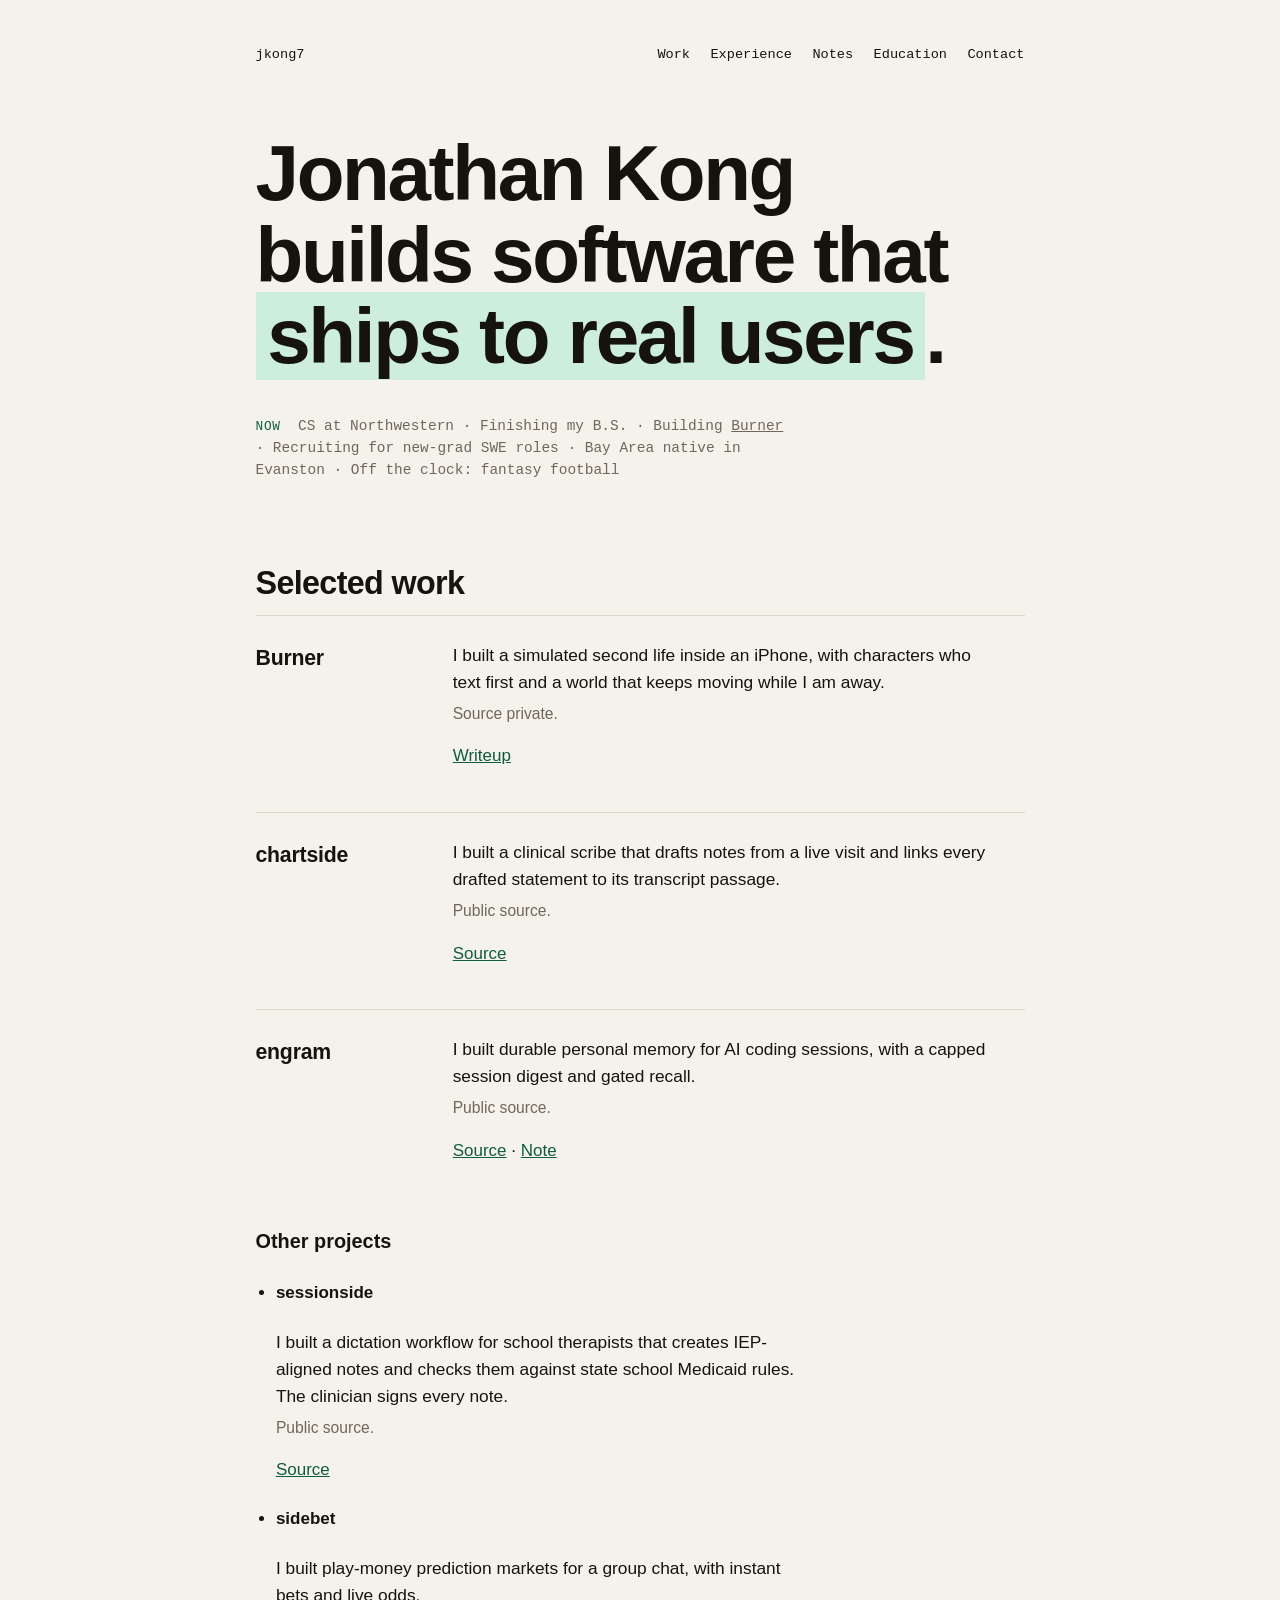
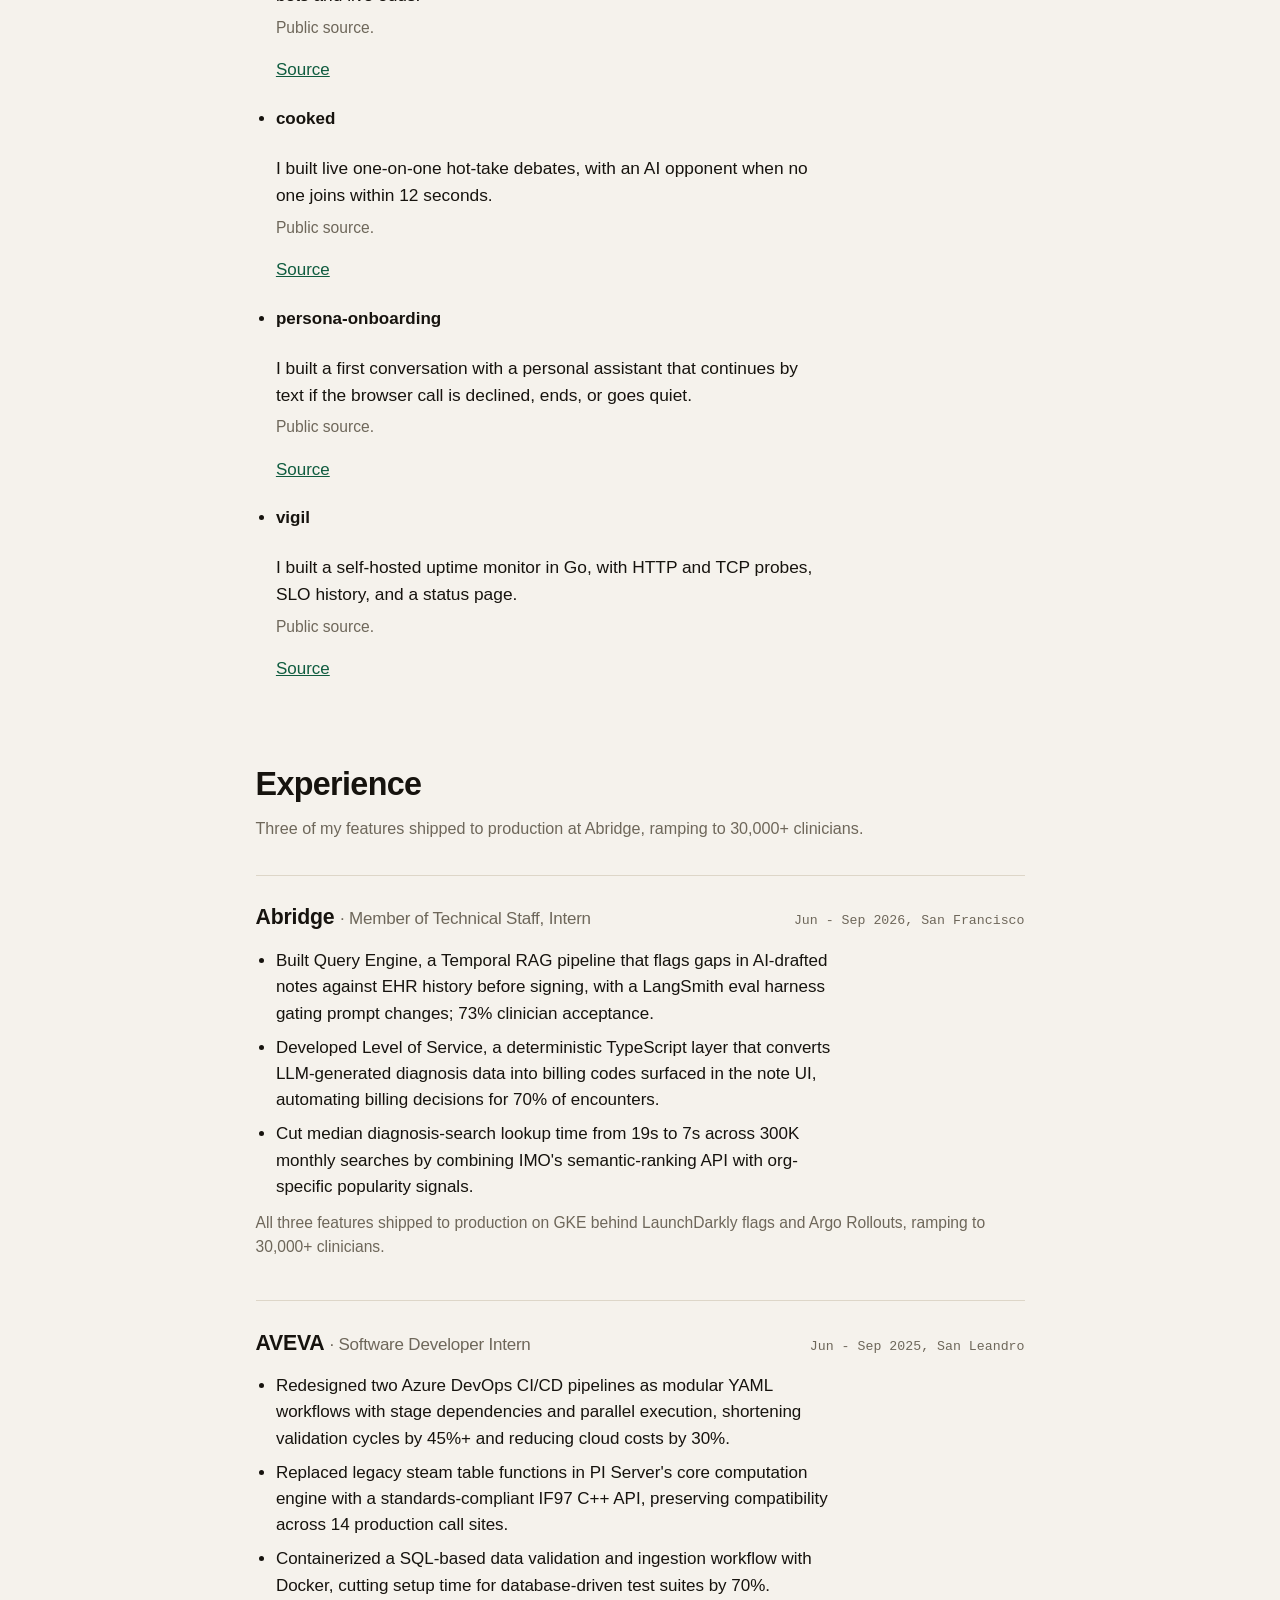
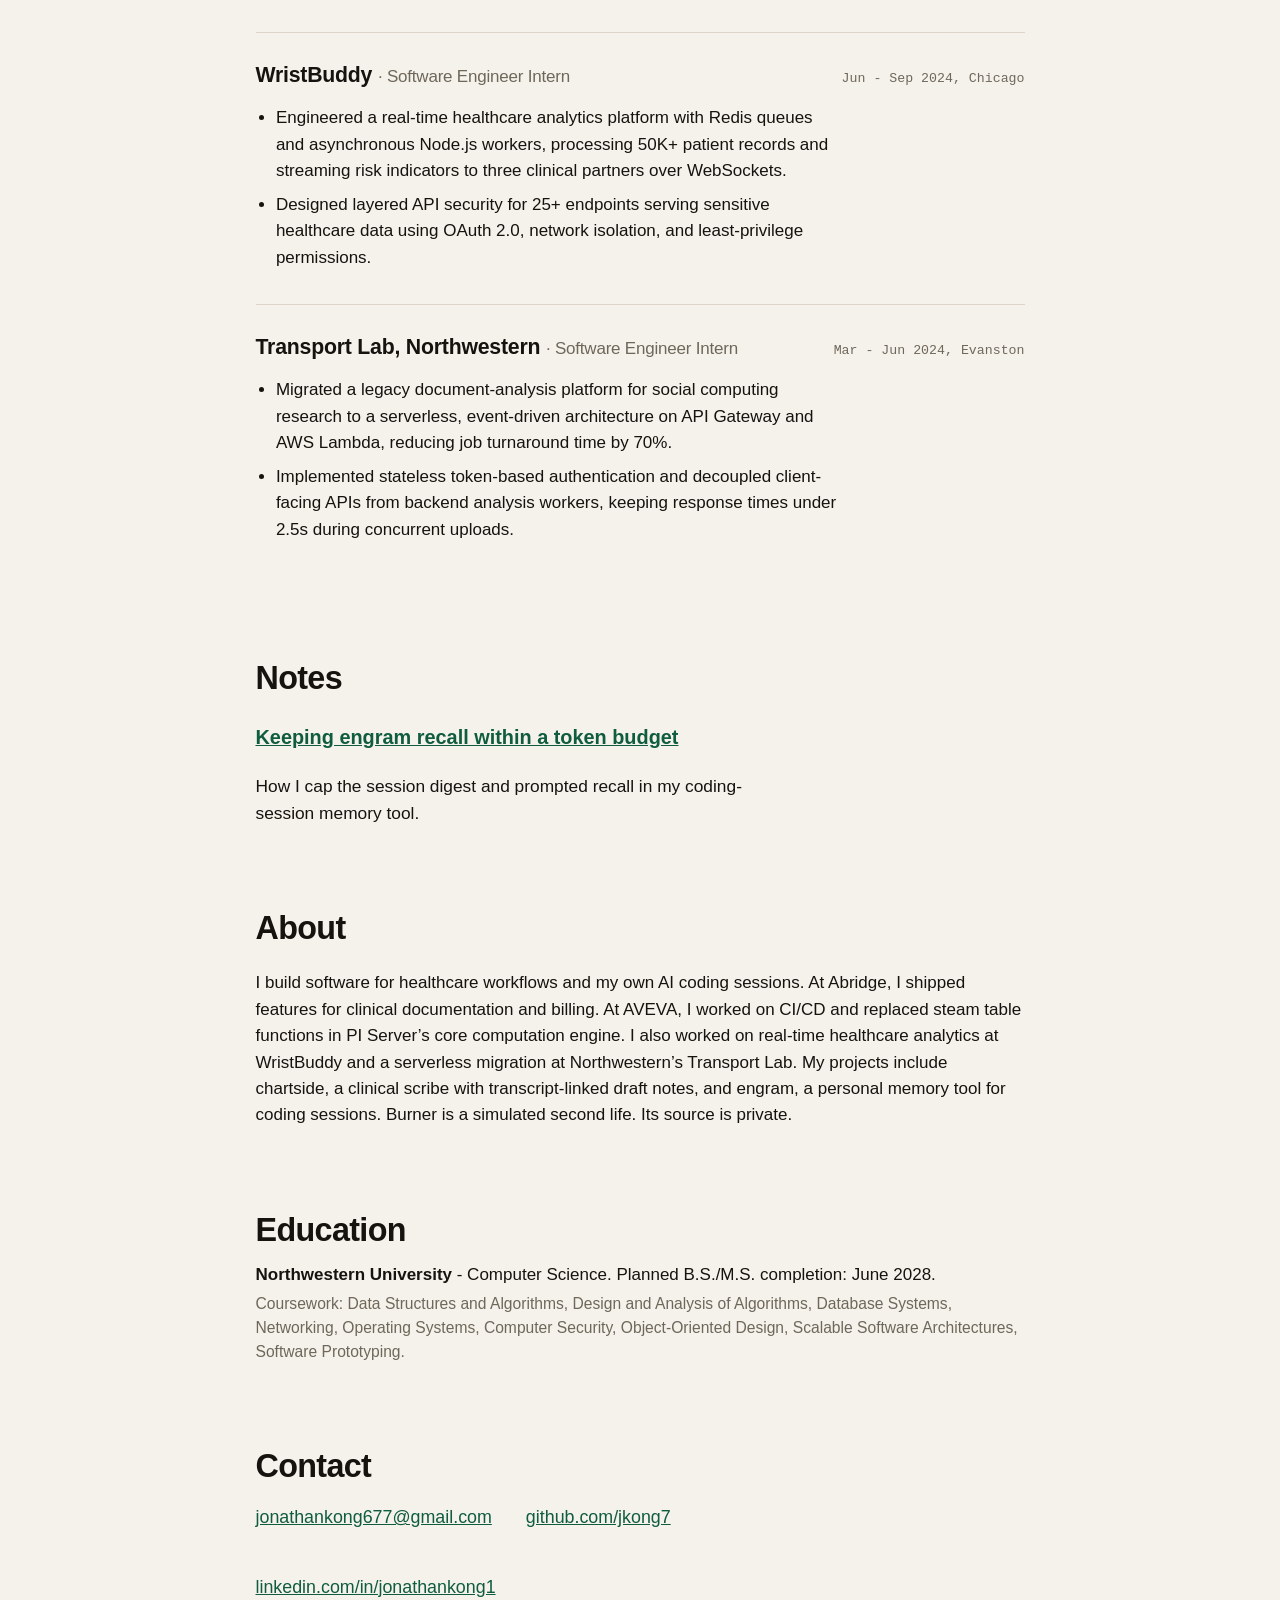
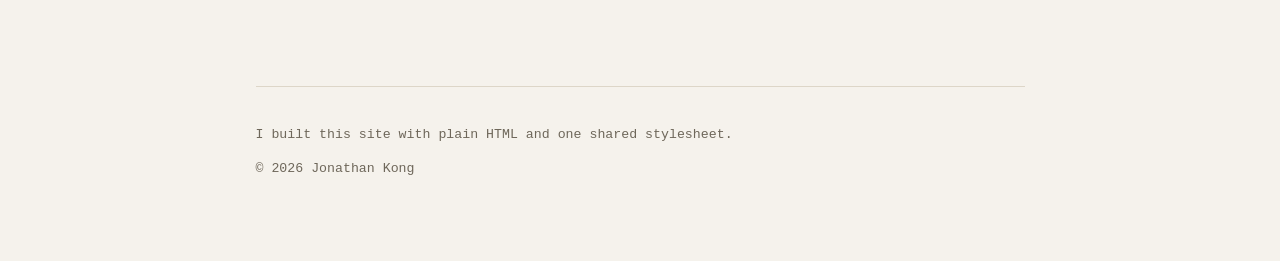
==== commit 109d896f: "Publish expanded portfolio homepage and About" ====
--- a/index.html
+++ b/index.html
@@ -12,7 +12,7 @@
 <div class="page">
 <div class="top">
   <span>jkong7</span>
-  <span><a href="#work">Work</a><a href="#experience">Experience</a><a href="#education">Education</a><a href="#contact">Contact</a></span>
+  <span><a href="#work">Work</a><a href="#experience">Experience</a><a href="/notes/">Notes</a><a href="#education">Education</a><a href="#contact">Contact</a></span>
 </div>
 
 <header>
@@ -23,29 +23,75 @@
 <main>
 <section id="work">
   <h2>Selected work</h2>
-  <p class="sub">Everything here is on GitHub except Burner, whose source is private. Ask me about it.</p>
-
   <div class="pitem" id="burner">
     <h3>Burner</h3>
     <div>
-      <p class="what">An AI life sim styled as a second iPhone. AI characters text first, leave you on read, post, call, and remember - and their lives keep moving while you're offline.</p>
-      <p class="why">The hard part isn't the models, it's the world clock: events run on a server-side schedule, so the sim doesn't pause when you close the app.</p>
+      <p class="what">I built a simulated second life inside an iPhone, with characters who text first and a world that keeps moving while I am away.</p>
+      <p class="why">Source private.</p>
+      <p class="destinations"><a href="/work/burner/">Writeup</a></p>
     </div>
   </div>
   <div class="pitem">
-    <h3><a href="https://github.com/jkong7/chartside">chartside<span class="arrow">&nearr;</span></a></h3>
+    <h3>chartside</h3>
     <div>
-      <p class="what">An ambient clinical scribe. It listens to a patient visit and drafts a note the clinician can edit before signing, with DAP and SOAP templates.</p>
-      <p class="why">The trust mechanism is citation: every drafted statement links back to the transcript passage it came from.</p>
+      <p class="what">I built a clinical scribe that drafts notes from a live visit and links every drafted statement to its transcript passage.</p>
+      <p class="why">Public source.</p>
+      <p class="destinations"><a href="https://github.com/jkong7/chartside">Source</a></p>
     </div>
   </div>
   <div class="pitem">
-    <h3><a href="https://github.com/jkong7/engram">engram<span class="arrow">&nearr;</span></a></h3>
+    <h3>engram</h3>
     <div>
-      <p class="what">A memory tool for my own AI coding sessions. It records context as I work, so the next session starts where the last one ended instead of from zero.</p>
+      <p class="what">I built durable personal memory for AI coding sessions, with a capped session digest and gated recall.</p>
+      <p class="why">Public source.</p>
+      <p class="destinations"><a href="https://github.com/jkong7/engram">Source</a> &middot; <a href="/notes/engram-recall/">Note</a></p>
     </div>
   </div>
-  <p class="others">Also: <a href="https://github.com/jkong7/sessionside">sessionside</a> &middot; <a href="https://github.com/jkong7/sidebet">sidebet</a> &middot; <a href="https://github.com/jkong7/cooked">cooked</a> &middot; <a href="https://github.com/jkong7/persona-onboarding">persona-onboarding</a> &middot; <a href="https://github.com/jkong7/vigil">vigil</a></p>
+  <div class="other-projects">
+    <h3>Other projects</h3>
+    <ul>
+  <li class="other-project">
+    <h4>sessionside</h4>
+    <div>
+      <p class="what">I built a dictation workflow for school therapists that creates IEP-aligned notes and checks them against state school Medicaid rules. The clinician signs every note.</p>
+      <p class="why">Public source.</p>
+      <p class="destinations"><a href="https://github.com/jkong7/sessionside">Source</a></p>
+    </div>
+  </li>
+  <li class="other-project">
+    <h4>sidebet</h4>
+    <div>
+      <p class="what">I built play-money prediction markets for a group chat, with instant bets and live odds.</p>
+      <p class="why">Public source.</p>
+      <p class="destinations"><a href="https://github.com/jkong7/sidebet">Source</a></p>
+    </div>
+  </li>
+  <li class="other-project">
+    <h4>cooked</h4>
+    <div>
+      <p class="what">I built live one-on-one hot-take debates, with an AI opponent when no one joins within 12 seconds.</p>
+      <p class="why">Public source.</p>
+      <p class="destinations"><a href="https://github.com/jkong7/cooked">Source</a></p>
+    </div>
+  </li>
+  <li class="other-project">
+    <h4>persona-onboarding</h4>
+    <div>
+      <p class="what">I built a first conversation with a personal assistant that continues by text if the browser call is declined, ends, or goes quiet.</p>
+      <p class="why">Public source.</p>
+      <p class="destinations"><a href="https://github.com/jkong7/persona-onboarding">Source</a></p>
+    </div>
+  </li>
+  <li class="other-project">
+    <h4>vigil</h4>
+    <div>
+      <p class="what">I built a self-hosted uptime monitor in Go, with HTTP and TCP probes, SLO history, and a status page.</p>
+      <p class="why">Public source.</p>
+      <p class="destinations"><a href="https://github.com/jkong7/vigil">Source</a></p>
+    </div>
+  </li>
+    </ul>
+  </div>
 </section>
 
 <section id="experience">
@@ -85,6 +131,19 @@
   </div>
 </section>
 
+<section id="notes">
+  <h2>Notes</h2>
+  <div class="note-entry">
+    <h3><a href="/notes/engram-recall/">Keeping engram recall within a token budget</a></h3>
+    <p class="what">How I cap the session digest and prompted recall in my coding-session memory tool.</p>
+  </div>
+</section>
+
+<section id="about">
+  <h2>About</h2>
+  <p class="prose">I build software for healthcare workflows and my own AI coding sessions. At Abridge, I shipped features for clinical documentation and billing. At AVEVA, I worked on CI/CD and replaced steam table functions in PI Server’s core computation engine. I also worked on real-time healthcare analytics at WristBuddy and a serverless migration at Northwestern’s Transport Lab. My projects include chartside, a clinical scribe with transcript-linked draft notes, and engram, a personal memory tool for coding sessions. Burner is a simulated second life. Its source is private.</p>
+</section>
+
 <section id="education">
   <h2>Education</h2>
   <div class="edu">
@@ -104,6 +163,7 @@
 </main>
 
 <footer>
+  <p>I built this site with plain HTML and one shared stylesheet.</p>
   <p>&copy; 2026 Jonathan Kong</p>
 </footer>
 </div>
